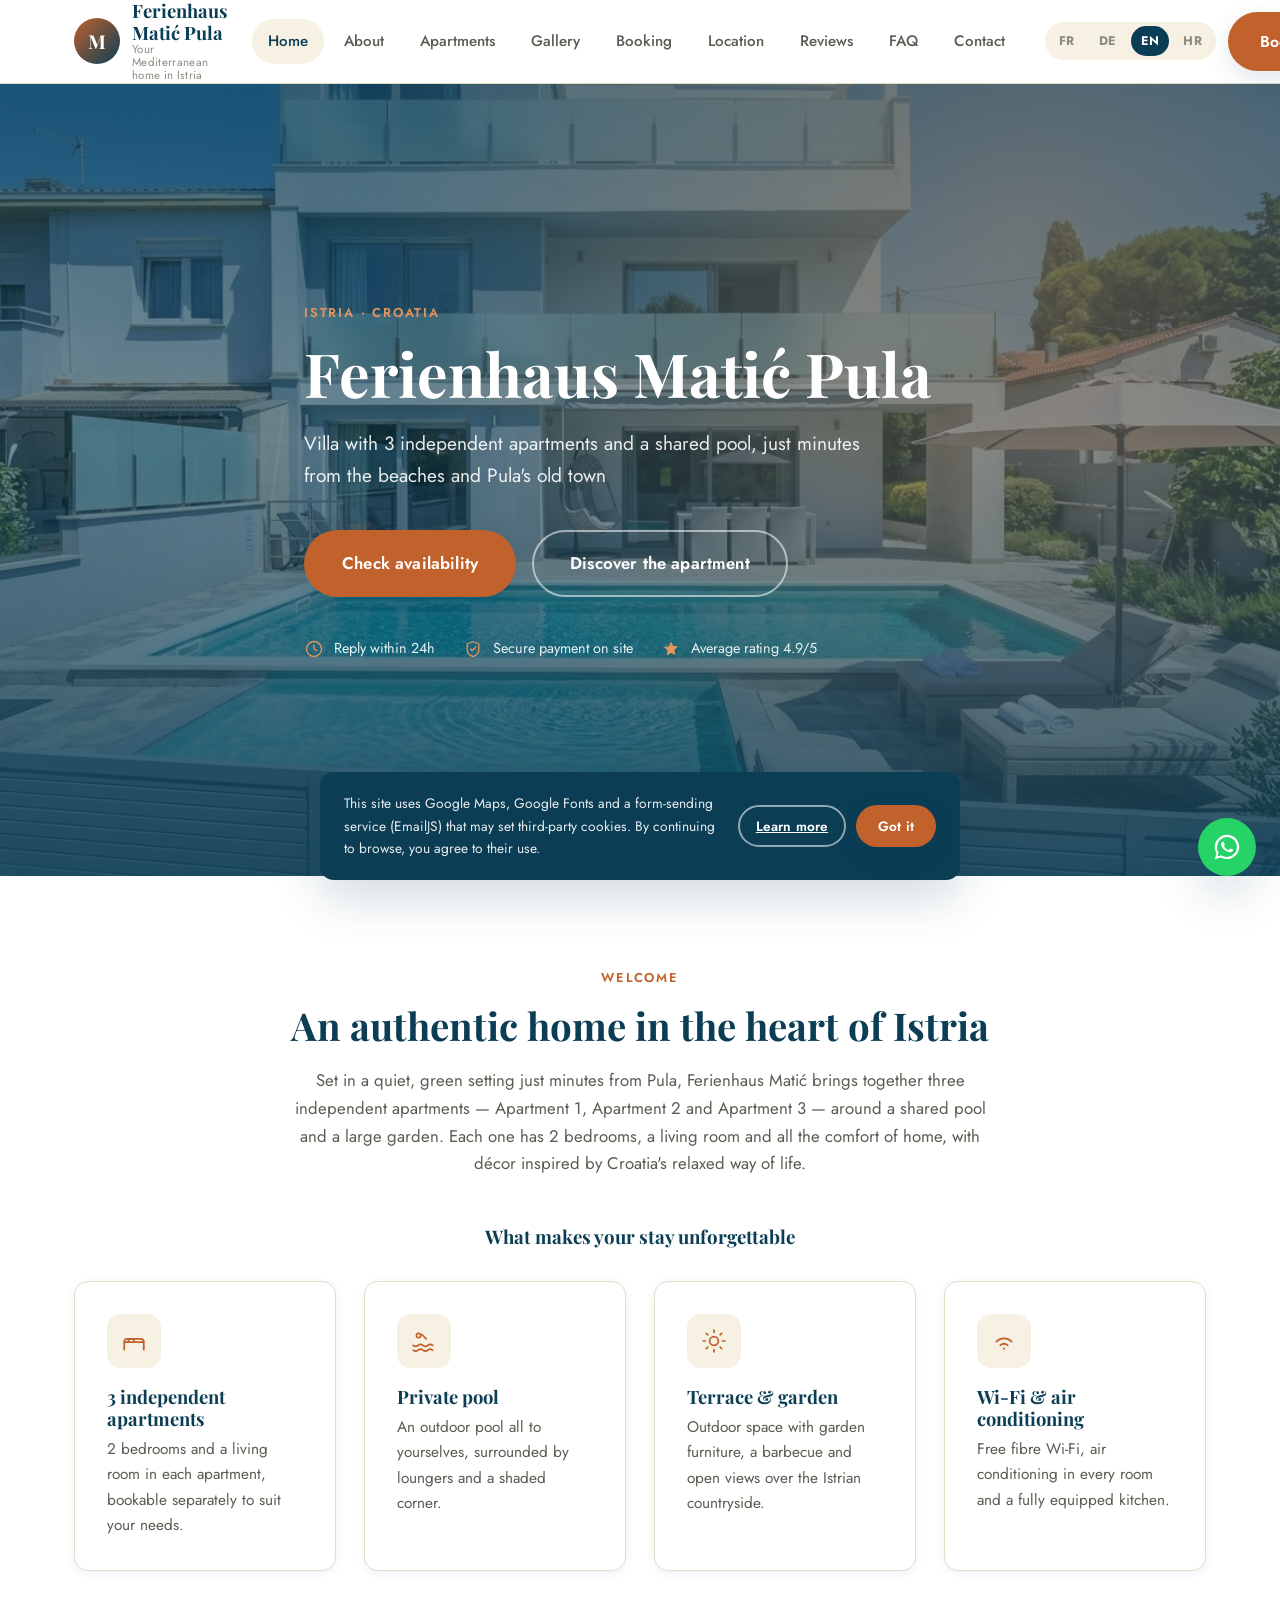
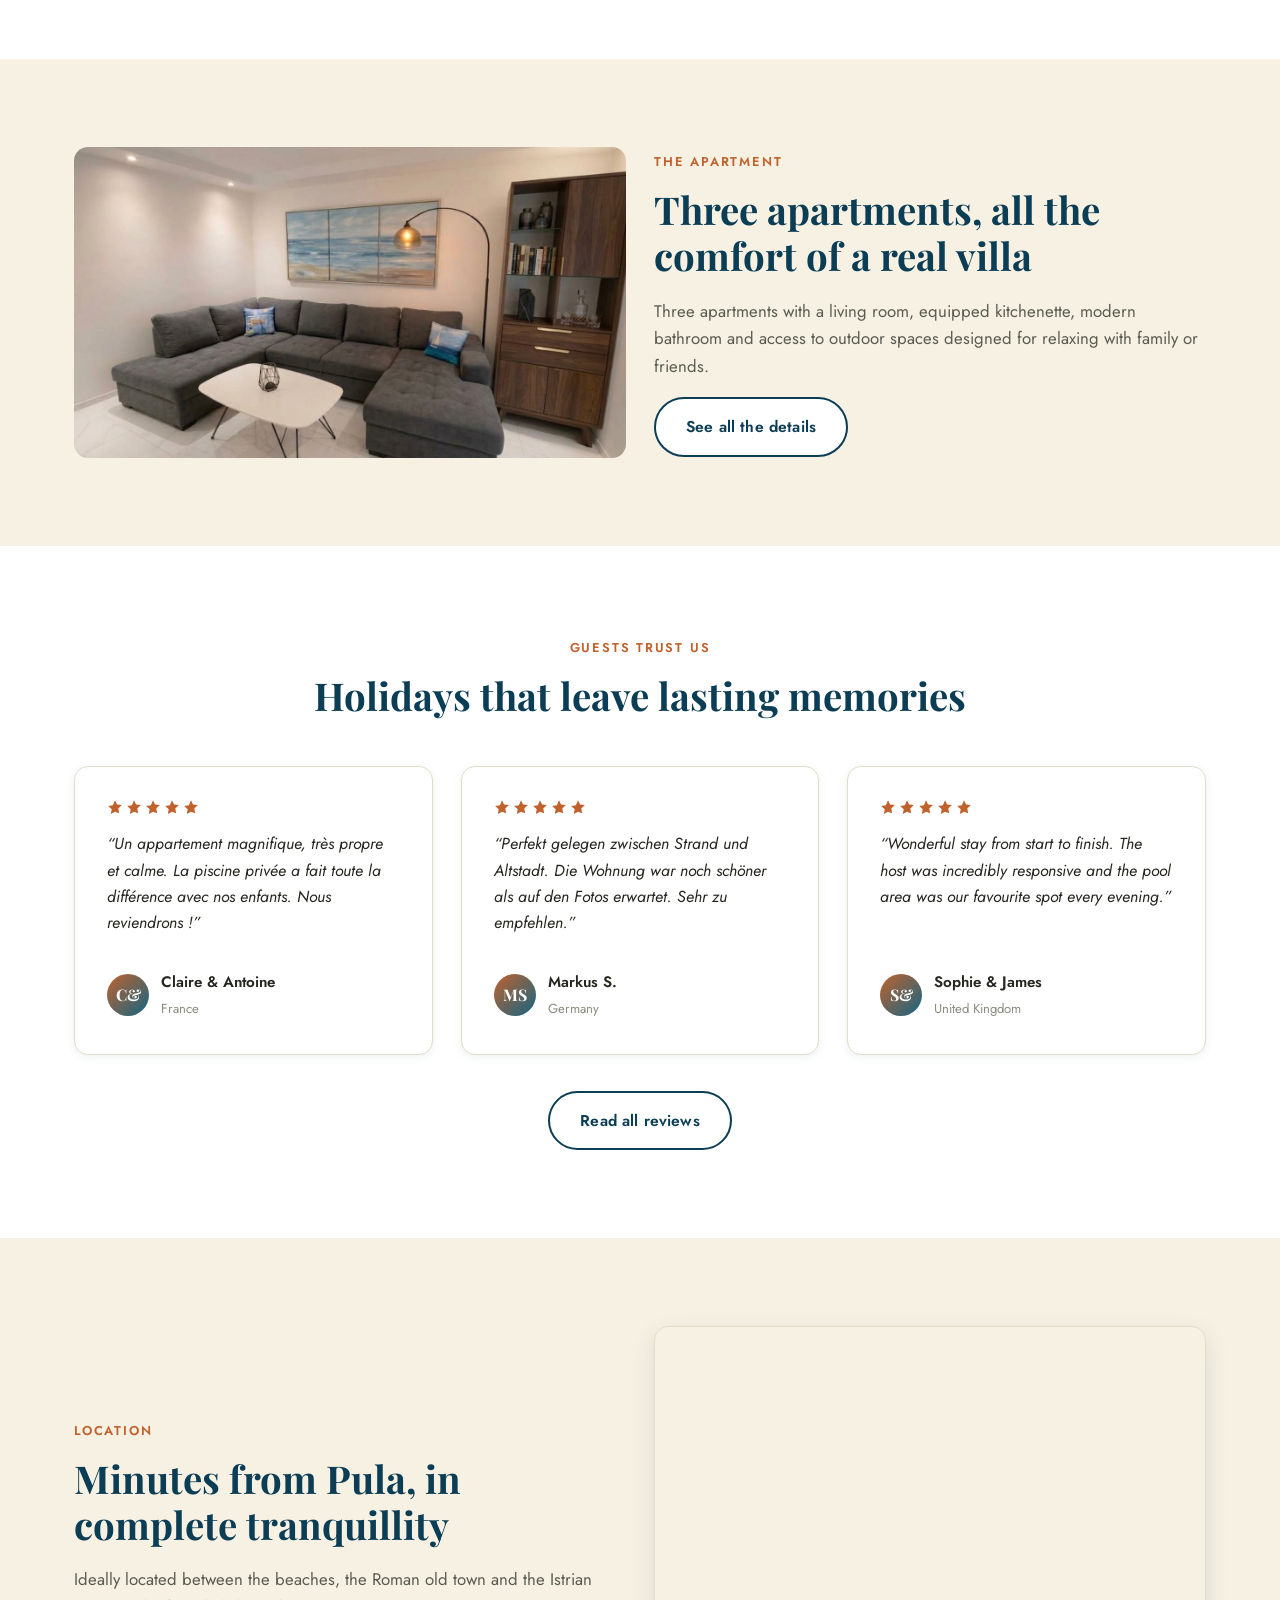
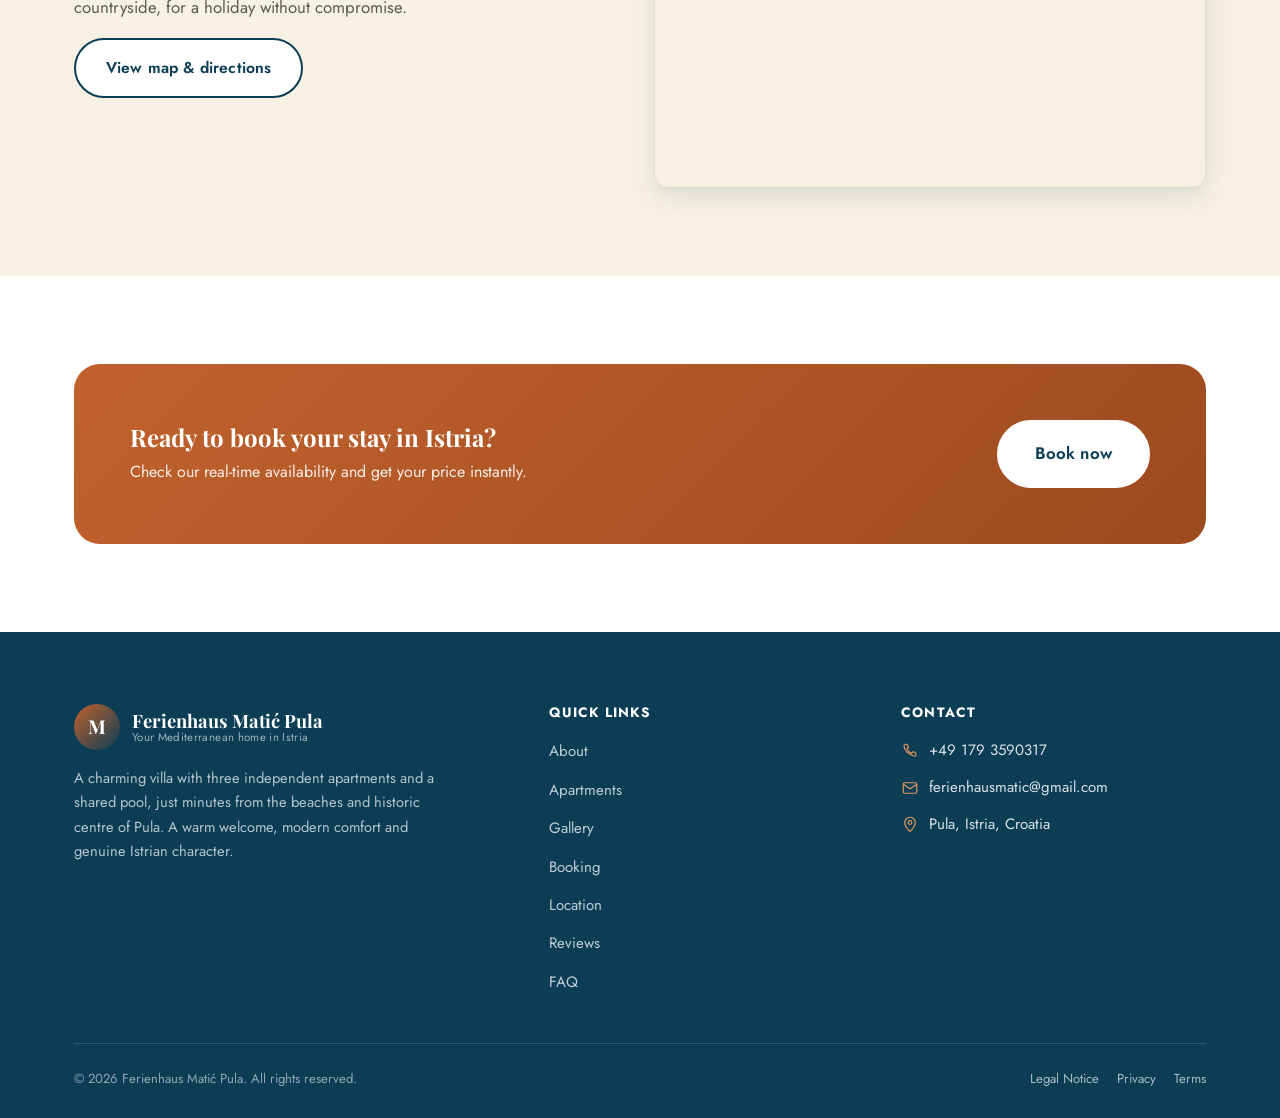
==== index.html @ 74473497 "Initial commit — site Ferienhaus Matic Pula Site vitrine multipage pour la location de la villa Feri" ====
<!doctype html>
<html lang="de">
<head>
<meta charset="UTF-8">
<meta name="viewport" content="width=device-width, initial-scale=1.0">
<title>Ferienhaus Matić Pula — Villa de 3 appartements avec piscine à Pula</title>
<meta name="description" content="Ferienhaus Matić Pula — villa de 3 appartements indépendants (2 chambres + salon) avec piscine commune à Pula, Istrie. Réservation en ligne, calcul automatique du prix.">
<meta property="og:type" content="website">
<meta property="og:site_name" content="Ferienhaus Matić Pula">
<meta property="og:title" content="Ferienhaus Matić Pula — Villa de 3 appartements avec piscine à Pula">
<meta property="og:description" content="Villa istrienne divisée en 3 appartements indépendants (Appartement 1, 2, 3) avec piscine commune. Réservation en ligne et calcul automatique du prix.">
<meta property="og:image" content="https://www.ferienhaus-matic-pula.com/images/og-cover.jpg">
<meta property="og:url" content="https://www.ferienhaus-matic-pula.com/index.html">
<meta name="twitter:card" content="summary_large_image">
<meta name="twitter:title" content="Ferienhaus Matić Pula — Villa de 3 appartements avec piscine à Pula">
<meta name="twitter:description" content="Villa istrienne divisée en 3 appartements indépendants avec piscine commune à Pula, Istrie.">
<meta name="twitter:image" content="https://www.ferienhaus-matic-pula.com/images/og-cover.jpg">
<link rel="canonical" href="https://www.ferienhaus-matic-pula.com/index.html">
<link rel="preconnect" href="https://fonts.googleapis.com">
<link rel="preconnect" href="https://fonts.gstatic.com" crossorigin>
<link href="https://fonts.googleapis.com/css2?family=Playfair+Display:wght@600;700&family=Jost:wght@400;500;600;700&display=swap" rel="stylesheet">
<link rel="stylesheet" href="css/style.css">
<link rel="icon" href="data:image/svg+xml,%3Csvg xmlns='http://www.w3.org/2000/svg' viewBox='0 0 100 100'%3E%3Crect width='100' height='100' rx='22' fill='%230b3d55'/%3E%3Ctext x='50' y='68' font-size='56' text-anchor='middle' fill='white' font-family='Georgia,serif'%3EM%3C/text%3E%3C/svg%3E">
<script type="application/ld+json">
{
  "@context": "https://schema.org",
  "@type": "LodgingBusiness",
  "name": "Ferienhaus Matić Pula",
  "description": "Villa istrienne divisée en 3 appartements indépendants (Appartement 1, 2, 3), chacun avec 2 chambres et un salon, autour d'une piscine commune.",
  "url": "https://www.ferienhaus-matic-pula.com/index.html",
  "telephone": "+491793590317",
  "priceRange": "€€",
  "address": {
    "@type": "PostalAddress",
    "streetAddress": "Uskočka ulica 46",
    "addressLocality": "Pula",
    "addressRegion": "Istrie",
    "postalCode": "52100",
    "addressCountry": "HR"
  },
  "amenityFeature": [
    { "@type": "LocationFeatureSpecification", "name": "Piscine commune" },
    { "@type": "LocationFeatureSpecification", "name": "Wifi gratuit" },
    { "@type": "LocationFeatureSpecification", "name": "Climatisation" },
    { "@type": "LocationFeatureSpecification", "name": "Parking privé" }
  ]
}
</script>
</head>
<body data-i18n-meta="home">
<a href="#main" class="skip-link" data-i18n="common.skipToContent">Aller au contenu</a>

<header class="site-header">
  <div class="container">
    <a href="index.html" class="brand">
      <span class="brand-mark">M</span>
      <span class="brand-text">
        <span class="brand-name">Ferienhaus Matić Pula</span>
        <span class="brand-tagline" data-i18n="common.tagline"></span>
      </span>
    </a>
    <nav class="main-nav" aria-label="Navigation principale">
      <a href="index.html" data-page="index.html" data-i18n="nav.home"></a>
      <a href="apropos.html" data-page="apropos.html" data-i18n="nav.about"></a>
      <a href="appartement.html" data-page="appartement.html" data-i18n="nav.apartment"></a>
      <a href="galerie.html" data-page="galerie.html" data-i18n="nav.gallery"></a>
      <a href="reservation.html" data-page="reservation.html" data-i18n="nav.reservation"></a>
      <a href="localisation.html" data-page="localisation.html" data-i18n="nav.location"></a>
      <a href="temoignages.html" data-page="temoignages.html" data-i18n="nav.testimonials"></a>
      <a href="faq.html" data-page="faq.html" data-i18n="nav.faq"></a>
      <a href="contact.html" data-page="contact.html" data-i18n="nav.contact"></a>
    </nav>
    <div class="header-actions">
      <div class="lang-switcher" role="group" data-i18n-aria-label="common.langSwitcherLabel">
        <button type="button" data-lang-switch="fr">FR</button>
        <button type="button" data-lang-switch="de">DE</button>
        <button type="button" data-lang-switch="en">EN</button>
        <button type="button" data-lang-switch="hr">HR</button>
      </div>
      <a href="reservation.html" class="btn btn--primary" data-i18n="common.bookNow"></a>
      <button class="nav-toggle" aria-label="Menu" aria-expanded="false"><span></span><span></span><span></span></button>
    </div>
  </div>
</header>

<main id="main">

  <section class="hero">
    <div class="container hero-content">
      <span class="kicker" data-i18n="home.heroKicker"></span>
      <h1 data-i18n="home.heroTitle"></h1>
      <p class="hero-subtitle" data-i18n="home.heroSubtitle"></p>
      <div class="hero-actions">
        <a href="reservation.html" class="btn btn--primary btn--lg" data-i18n="home.heroCta"></a>
        <a href="appartement.html" class="btn btn--ghost btn--lg" data-i18n="home.heroCta2"></a>
      </div>
      <div class="trust-badges">
        <span class="trust-badge">
          <svg viewBox="0 0 24 24" fill="none" stroke="currentColor" stroke-width="1.6" stroke-linecap="round" stroke-linejoin="round"><circle cx="12" cy="12" r="9"/><path d="M12 7v5l3.5 2"/></svg>
          <span data-i18n="home.trustBadge1"></span>
        </span>
        <span class="trust-badge">
          <svg viewBox="0 0 24 24" fill="none" stroke="currentColor" stroke-width="1.6" stroke-linecap="round" stroke-linejoin="round"><path d="M12 3l7 3v6c0 5-3 8-7 9-4-1-7-4-7-9V6l7-3z"/><path d="M9 12l2 2 4-4"/></svg>
          <span data-i18n="home.trustBadge2"></span>
        </span>
        <span class="trust-badge">
          <svg viewBox="0 0 24 24" fill="currentColor"><path d="M12 3l2.6 5.44 5.9.7-4.4 4.2 1.1 5.96L12 16.9l-5.2 2.9 1.1-5.96-4.4-4.2 5.9-.7L12 3z"/></svg>
          <span data-i18n="home.trustBadge3"></span>
        </span>
      </div>
    </div>
  </section>

  <section class="section">
    <div class="container">
      <div class="section-head">
        <span class="kicker" data-i18n="home.introKicker"></span>
        <h2 class="section-title" data-i18n="home.introTitle"></h2>
        <p class="section-text" data-i18n="home.introText"></p>
      </div>

      <h3 class="text-center" style="margin-bottom:32px;" data-i18n="home.highlightsTitle"></h3>
      <div class="grid grid--4">
        <div class="card">
          <div class="card-icon"><svg viewBox="0 0 24 24" fill="none" stroke="currentColor" stroke-width="1.6" stroke-linecap="round" stroke-linejoin="round"><path d="M3 18v-5a3 3 0 0 1 3-3h12a3 3 0 0 1 3 3v5"/><path d="M3 18v2M21 18v2M3 13h18"/><path d="M7 13v-2a1 1 0 0 1 1-1h3a1 1 0 0 1 1 1v2"/></svg></div>
          <h3 data-i18n="home.highlight1Title"></h3>
          <p data-i18n="home.highlight1Text"></p>
        </div>
        <div class="card">
          <div class="card-icon"><svg viewBox="0 0 24 24" fill="none" stroke="currentColor" stroke-width="1.6" stroke-linecap="round" stroke-linejoin="round"><path d="M2 16c1.5 1.3 3 1.3 4.5 0s3-1.3 4.5 0 3 1.3 4.5 0 3-1.3 4.5 0"/><path d="M2 20.5c1.5 1.3 3 1.3 4.5 0s3-1.3 4.5 0 3 1.3 4.5 0 3-1.3 4.5 0"/><circle cx="7" cy="7" r="2"/><path d="M10 6l4 4"/></svg></div>
          <h3 data-i18n="home.highlight2Title"></h3>
          <p data-i18n="home.highlight2Text"></p>
        </div>
        <div class="card">
          <div class="card-icon"><svg viewBox="0 0 24 24" fill="none" stroke="currentColor" stroke-width="1.6" stroke-linecap="round" stroke-linejoin="round"><circle cx="12" cy="12" r="4"/><path d="M12 2v2M12 20v2M4.9 4.9l1.4 1.4M17.7 17.7l1.4 1.4M2 12h2M20 12h2M4.9 19.1l1.4-1.4M17.7 6.3l1.4-1.4"/></svg></div>
          <h3 data-i18n="home.highlight3Title"></h3>
          <p data-i18n="home.highlight3Text"></p>
        </div>
        <div class="card">
          <div class="card-icon"><svg viewBox="0 0 24 24" fill="none" stroke="currentColor" stroke-width="1.6" stroke-linecap="round" stroke-linejoin="round"><path d="M5 12.5a10 10 0 0 1 14 0"/><path d="M8.5 16a5.5 5.5 0 0 1 7 0"/><circle cx="12" cy="19" r="1" fill="currentColor" stroke="none"/></svg></div>
          <h3 data-i18n="home.highlight4Title"></h3>
          <p data-i18n="home.highlight4Text"></p>
        </div>
      </div>
    </div>
  </section>

  <section class="section section--sand">
    <div class="container grid grid--2" style="align-items:center;">
      <img src="images/appartement-3/photo-05.png" alt="Salon confortable de l'un des appartements de la villa" style="width:100%;aspect-ratio:16/9;object-fit:cover;border-radius:var(--radius-md);">
      <div>
        <span class="kicker" data-i18n="home.aboutTeaserKicker"></span>
        <h2 class="section-title" data-i18n="home.aboutTeaserTitle"></h2>
        <p class="section-text" data-i18n="home.aboutTeaserText"></p>
        <a href="appartement.html" class="btn btn--secondary" data-i18n="home.aboutTeaserCta"></a>
      </div>
    </div>
  </section>

  <section class="section">
    <div class="container">
      <div class="section-head">
        <span class="kicker" data-i18n="home.testimonialsTeaserKicker"></span>
        <h2 class="section-title" data-i18n="home.testimonialsTeaserTitle"></h2>
      </div>
      <div class="grid grid--3" data-testimonials-grid data-limit="3"></div>
      <div class="text-center" style="margin-top:36px;">
        <a href="temoignages.html" class="btn btn--secondary" data-i18n="home.testimonialsTeaserCta"></a>
      </div>
    </div>
  </section>

  <section class="section section--sand">
    <div class="container grid grid--2" style="align-items:center;">
      <div>
        <span class="kicker" data-i18n="home.mapTeaserKicker"></span>
        <h2 class="section-title" data-i18n="home.mapTeaserTitle"></h2>
        <p class="section-text" data-i18n="home.mapTeaserText"></p>
        <a href="localisation.html" class="btn btn--secondary" data-i18n="home.mapTeaserCta"></a>
      </div>
      <div class="map-frame-wrap">
        <iframe
          src="https://www.google.com/maps?q=Usko%C4%8Dka+ulica+46,+52100+Pula,+Croatia&output=embed"
          loading="lazy"
          referrerpolicy="no-referrer-when-downgrade"
          title="Localisation Ferienhaus Matić Pula"></iframe>
      </div>
    </div>
  </section>

  <section class="section">
    <div class="container">
      <div class="cta-banner">
        <div>
          <h2 data-i18n="home.ctaBannerTitle"></h2>
          <p data-i18n="home.ctaBannerText"></p>
        </div>
        <a href="reservation.html" class="btn btn--secondary btn--lg" data-i18n="home.ctaBannerButton"></a>
      </div>
    </div>
  </section>

</main>

<footer class="site-footer">
  <div class="container">
    <div class="footer-grid">
      <div class="footer-brand">
        <a href="index.html" class="brand">
          <span class="brand-mark">M</span>
          <span class="brand-text">
            <span class="brand-name">Ferienhaus Matić Pula</span>
            <span class="brand-tagline" data-i18n="common.tagline"></span>
          </span>
        </a>
        <p class="footer-about" data-i18n="common.footerAbout"></p>
      </div>
      <div class="footer-col">
        <h4 data-i18n="common.footerLinksTitle"></h4>
        <ul>
          <li><a href="apropos.html" data-i18n="nav.about"></a></li>
          <li><a href="appartement.html" data-i18n="nav.apartment"></a></li>
          <li><a href="galerie.html" data-i18n="nav.gallery"></a></li>
          <li><a href="reservation.html" data-i18n="nav.reservation"></a></li>
          <li><a href="localisation.html" data-i18n="nav.location"></a></li>
          <li><a href="temoignages.html" data-i18n="nav.testimonials"></a></li>
          <li><a href="faq.html" data-i18n="nav.faq"></a></li>
        </ul>
      </div>
      <div class="footer-col">
        <h4 data-i18n="common.footerContactTitle"></h4>
        <ul>
          <li class="contact-line"><svg viewBox="0 0 24 24" fill="none" stroke="currentColor" stroke-width="1.6"><path d="M4 5c0-1 1-2 2-2h2l2 4-2 2c1 3 3 5 6 6l2-2 4 2v2c0 1-1 2-2 2C10 17 4 11 4 5z"/></svg><span>+49 179 3590317</span></li>
          <li class="contact-line"><svg viewBox="0 0 24 24" fill="none" stroke="currentColor" stroke-width="1.6"><rect x="3" y="5" width="18" height="14" rx="2"/><path d="M3 7l9 6 9-6"/></svg><span>ferienhausmatic@gmail.com</span></li>
          <li class="contact-line"><svg viewBox="0 0 24 24" fill="none" stroke="currentColor" stroke-width="1.6"><path d="M12 22s7-6.5 7-12a7 7 0 1 0-14 0c0 5.5 7 12 7 12z"/><circle cx="12" cy="10" r="2.5"/></svg><span data-i18n="common.addressShort"></span></li>
        </ul>
      </div>
    </div>
    <div class="footer-bottom">
      <span>&copy; <span data-current-year></span> <span data-i18n="common.footerRights"></span></span>
      <div class="footer-legal-links">
        <a href="mentions-legales.html" data-i18n="legal.navLabel"></a>
        <a href="confidentialite.html" data-i18n="privacy.navLabel"></a>
        <a href="conditions.html" data-i18n="terms.navLabel"></a>
      </div>
    </div>
  </div>
</footer>

<div class="mobile-cta-bar">
  <a href="reservation.html" class="btn btn--primary" data-i18n="common.bookNow"></a>
</div>

<a href="#" class="whatsapp-float" data-whatsapp-link target="_blank" rel="noopener" data-i18n-aria-label="common.whatsappCta">
  <svg viewBox="0 0 32 32" fill="currentColor" aria-hidden="true"><path d="M16 3C9 3 3 9 3 16c0 2.4.6 4.6 1.8 6.6L3 29l6.6-1.7c1.9 1 4.1 1.6 6.4 1.6 7 0 13-6 13-13S23 3 16 3zm0 23.6c-2 0-4-.5-5.7-1.5l-.4-.2-4 .9 1-3.9-.3-.4A10.6 10.6 0 0 1 5.4 16 10.6 10.6 0 0 1 16 5.4 10.6 10.6 0 0 1 26.6 16 10.6 10.6 0 0 1 16 26.6zm5.8-7.9c-.3-.2-1.9-.9-2.2-1-.3-.1-.5-.2-.7.2s-.8 1-1 1.2-.4.2-.7 0a8.7 8.7 0 0 1-2.6-1.6 9.7 9.7 0 0 1-1.8-2.2c-.2-.3 0-.5.1-.7l.5-.6.2-.4c.1-.2 0-.4 0-.5l-.9-2.2c-.2-.6-.5-.5-.7-.5h-.6c-.2 0-.5.1-.8.4-.3.3-1 1-1 2.4s1.1 2.8 1.2 3c.1.2 2.2 3.4 5.4 4.7.8.3 1.4.5 1.8.6.8.2 1.5.2 2 .1.6-.1 1.9-.8 2.2-1.5.3-.7.3-1.3.2-1.5-.1-.1-.3-.2-.6-.4z"/></svg>
</a>

<div class="cookie-banner" id="cookieBanner" hidden role="dialog" aria-live="polite">
  <p data-i18n="common.cookieBannerText"></p>
  <div class="cookie-banner-actions">
    <a href="confidentialite.html" class="btn btn--ghost" style="padding:8px 16px;font-size:0.85rem;" data-i18n="common.cookieBannerLearnMore"></a>
    <button type="button" id="cookieBannerAccept" class="btn btn--primary" style="padding:8px 20px;font-size:0.85rem;" data-i18n="common.cookieBannerAccept"></button>
  </div>
</div>

<script src="js/translations.js"></script>
<script src="js/i18n.js"></script>
<script src="js/main.js"></script>
</body>
</html>
---- css/style.css ----
/* ==========================================================================
   Ferienhaus Matić Pula — Design system (style adriatique / istrien)
   ========================================================================== */

/* -------------------------------- Tokens -------------------------------- */
:root {
  /* Palette Adriatique */
  --color-sea-deep: #0b3d55;
  --color-sea: #146583;
  --color-sea-light: #4a9bb8;
  --color-terracotta: #c1622d;
  --color-terracotta-dark: #9c4a1f;
  --color-terracotta-light: #e2955f;
  --color-olive: #707c3f;
  --color-olive-dark: #545e2c;
  --color-sand: #f7f1e4;
  --color-sand-dark: #ece0c7;
  --color-stone: #ffffff;
  --color-ink: #24261f;
  --color-ink-soft: #5a5c50;
  --color-ink-faint: #8b8d7f;
  --color-border: #e3dcc9;
  --color-success: #3f7a4d;
  --color-success-bg: #eaf4ec;
  --color-error: #b3402c;
  --color-error-bg: #fbeae5;

  --font-display: "Playfair Display", Georgia, "Times New Roman", serif;
  --font-body: "Jost", "Segoe UI", Arial, sans-serif;

  --shadow-sm: 0 2px 8px rgba(11, 61, 85, 0.08);
  --shadow-md: 0 8px 24px rgba(11, 61, 85, 0.12);
  --shadow-lg: 0 18px 48px rgba(11, 61, 85, 0.18);

  --radius-sm: 6px;
  --radius-md: 14px;
  --radius-lg: 26px;

  --container-width: 1180px;
  --transition: 0.25s ease;

  --header-height: 84px;
}

/* -------------------------------- Reset ---------------------------------- */
*, *::before, *::after { box-sizing: border-box; }
html { scroll-behavior: smooth; }
body {
  margin: 0;
  font-family: var(--font-body);
  color: var(--color-ink);
  background: var(--color-stone);
  line-height: 1.65;
  font-size: 16px;
  -webkit-font-smoothing: antialiased;
}
img { max-width: 100%; display: block; }
a { color: inherit; text-decoration: none; }
ul { margin: 0; padding: 0; list-style: none; }
button { font-family: inherit; cursor: pointer; }
input, textarea, select { font-family: inherit; font-size: inherit; }
h1, h2, h3, h4 { font-family: var(--font-display); font-weight: 700; color: var(--color-sea-deep); margin: 0 0 0.5em; line-height: 1.2; }
p { margin: 0 0 1em; }
.visually-hidden {
  position: absolute; width: 1px; height: 1px; padding: 0; margin: -1px;
  overflow: hidden; clip: rect(0,0,0,0); white-space: nowrap; border: 0;
}

/* Skip link */
.skip-link {
  position: absolute; left: -9999px; top: 0; z-index: 2000;
  background: var(--color-sea-deep); color: #fff; padding: 12px 20px; border-radius: 0 0 8px 0;
}
.skip-link:focus { left: 0; }

/* -------------------------------- Layout ---------------------------------- */
.container {
  width: 100%;
  max-width: var(--container-width);
  margin: 0 auto;
  padding: 0 24px;
}
.section { padding: 88px 0; }
.section--tight { padding: 56px 0; }
.section--sand { background: var(--color-sand); }
.section--deep {
  background: linear-gradient(160deg, var(--color-sea-deep), var(--color-sea) 120%);
  color: #fff;
}
.section--deep h2, .section--deep h3 { color: #fff; }
.section-head { max-width: 720px; margin: 0 auto 48px; text-align: center; }
.section-head--left { margin-left: 0; text-align: left; }
.kicker {
  display: inline-block;
  font-family: var(--font-body);
  text-transform: uppercase;
  letter-spacing: 0.14em;
  font-size: 0.8rem;
  font-weight: 600;
  color: var(--color-terracotta);
  margin-bottom: 14px;
}
.section--deep .kicker { color: var(--color-terracotta-light); }
.section-title { font-size: clamp(1.7rem, 3vw, 2.4rem); }
.section-text { color: var(--color-ink-soft); font-size: 1.05rem; }
.section--deep .section-text { color: rgba(255,255,255,0.85); }

.grid {
  display: grid;
  gap: 28px;
}
.grid--2 { grid-template-columns: repeat(2, 1fr); }
.grid--3 { grid-template-columns: repeat(3, 1fr); }
.grid--4 { grid-template-columns: repeat(4, 1fr); }

/* -------------------------------- Buttons ---------------------------------- */
.btn {
  display: inline-flex;
  align-items: center;
  justify-content: center;
  gap: 10px;
  padding: 15px 30px;
  border-radius: 999px;
  border: 2px solid transparent;
  font-weight: 600;
  font-size: 0.98rem;
  letter-spacing: 0.01em;
  transition: transform var(--transition), box-shadow var(--transition), background var(--transition), color var(--transition), border-color var(--transition);
  white-space: nowrap;
}
.btn:hover { transform: translateY(-2px); }
.btn--primary { background: var(--color-terracotta); color: #fff; box-shadow: var(--shadow-md); }
.btn--primary:hover { background: var(--color-terracotta-dark); }
.btn--secondary { background: #fff; color: var(--color-sea-deep); border-color: var(--color-sea-deep); }
.btn--secondary:hover { background: var(--color-sea-deep); color: #fff; }
.btn--ghost { background: transparent; color: #fff; border-color: rgba(255,255,255,0.55); }
.btn--ghost:hover { background: rgba(255,255,255,0.12); border-color: #fff; }
.btn--block { width: 100%; }
.btn--lg { padding: 18px 36px; font-size: 1.05rem; }
.btn:disabled { opacity: 0.6; cursor: not-allowed; transform: none; }

/* -------------------------------- Header ---------------------------------- */
.site-header {
  position: sticky;
  top: 0;
  z-index: 900;
  background: rgba(255,255,255,0.94);
  backdrop-filter: blur(8px);
  border-bottom: 1px solid var(--color-border);
  height: var(--header-height);
  display: flex;
  align-items: center;
}
.site-header .container { display: flex; align-items: center; justify-content: space-between; gap: 24px; }
.brand { display: flex; align-items: center; gap: 12px; }
.brand-mark {
  width: 46px; height: 46px; border-radius: 50%;
  background: linear-gradient(135deg, var(--color-terracotta), var(--color-sea-deep));
  display: flex; align-items: center; justify-content: center;
  color: #fff; font-family: var(--font-display); font-weight: 700; font-size: 1.2rem;
  flex-shrink: 0;
}
.brand-text { display: flex; flex-direction: column; line-height: 1.15; }
.brand-name { font-family: var(--font-display); font-weight: 700; font-size: 1.15rem; color: var(--color-sea-deep); }
.brand-tagline { font-size: 0.72rem; color: var(--color-ink-faint); letter-spacing: 0.03em; }

.main-nav { display: flex; align-items: center; gap: 4px; }
.main-nav a {
  padding: 10px 16px;
  border-radius: 999px;
  font-weight: 500;
  font-size: 0.95rem;
  color: var(--color-ink-soft);
  transition: background var(--transition), color var(--transition);
}
.main-nav a:hover, .main-nav a.is-current { background: var(--color-sand); color: var(--color-sea-deep); }

.header-actions { display: flex; align-items: center; gap: 12px; }

.lang-switcher { display: flex; gap: 4px; background: var(--color-sand); border-radius: 999px; padding: 4px; }
.lang-switcher button {
  border: none; background: transparent; padding: 6px 10px; border-radius: 999px;
  font-size: 0.78rem; font-weight: 700; letter-spacing: 0.03em; color: var(--color-ink-faint);
  transition: background var(--transition), color var(--transition);
}
.lang-switcher button.is-active { background: var(--color-sea-deep); color: #fff; }

.nav-toggle {
  display: none;
  background: transparent; border: none; padding: 8px; width: 44px; height: 44px;
  flex-direction: column; justify-content: center; align-items: center; gap: 5px;
}
.nav-toggle span { display: block; width: 24px; height: 2px; background: var(--color-sea-deep); border-radius: 2px; transition: transform var(--transition), opacity var(--transition); }
.nav-toggle[aria-expanded="true"] span:nth-child(1) { transform: translateY(7px) rotate(45deg); }
.nav-toggle[aria-expanded="true"] span:nth-child(2) { opacity: 0; }
.nav-toggle[aria-expanded="true"] span:nth-child(3) { transform: translateY(-7px) rotate(-45deg); }

/* -------------------------------- Hero ---------------------------------- */
.hero {
  position: relative;
  min-height: 88vh;
  display: flex;
  align-items: center;
  color: #fff;
  background:
    linear-gradient(180deg, rgba(11,61,85,0.72), rgba(11,61,85,0.55) 45%, rgba(11,61,85,0.85)),
    url("../images/maison-piscine/photo-01.png") center/cover no-repeat;
  overflow: hidden;
}
.hero::after {
  content: "";
  position: absolute; inset: 0;
  background: radial-gradient(circle at 80% 20%, rgba(226,149,95,0.35), transparent 55%);
  pointer-events: none;
}
.hero-content { position: relative; z-index: 2; max-width: 720px; }
.hero .kicker { color: var(--color-terracotta-light); }
.hero h1 { color: #fff; font-size: clamp(2.3rem, 5.5vw, 3.8rem); margin-bottom: 0.3em; }
.hero-subtitle { font-size: 1.2rem; color: rgba(255,255,255,0.9); max-width: 560px; margin-bottom: 2em; }
.hero-actions { display: flex; gap: 16px; flex-wrap: wrap; margin-bottom: 2.5em; }
.trust-badges { display: flex; gap: 28px; flex-wrap: wrap; }
.trust-badge { display: flex; align-items: center; gap: 10px; font-size: 0.9rem; color: rgba(255,255,255,0.9); }
.trust-badge svg { width: 20px; height: 20px; flex-shrink: 0; color: var(--color-terracotta-light); }

.page-hero {
  position: relative;
  padding: calc(var(--header-height) + 64px) 0 96px;
  color: #fff;
  background:
    linear-gradient(180deg, rgba(11,61,85,0.82), rgba(11,61,85,0.78)),
    repeating-linear-gradient(135deg, #123f57 0px, #123f57 40px, #0e3548 40px, #0e3548 80px);
  margin-top: calc(var(--header-height) * -1);
}
.page-hero h1 { color: #fff; font-size: clamp(2rem, 4.5vw, 3rem); }
.page-hero .kicker { color: var(--color-terracotta-light); }
.page-hero p { color: rgba(255,255,255,0.88); max-width: 640px; font-size: 1.05rem; }

/* -------------------------------- Cards ---------------------------------- */
.card {
  background: #fff;
  border-radius: var(--radius-md);
  padding: 32px;
  box-shadow: var(--shadow-sm);
  border: 1px solid var(--color-border);
  transition: transform var(--transition), box-shadow var(--transition);
}
.card:hover { transform: translateY(-4px); box-shadow: var(--shadow-md); }
.card-icon {
  width: 54px; height: 54px; border-radius: 14px;
  background: var(--color-sand);
  display: flex; align-items: center; justify-content: center;
  margin-bottom: 18px;
  color: var(--color-terracotta);
}
.card-icon svg { width: 26px; height: 26px; }
.card h3 { font-size: 1.15rem; margin-bottom: 0.4em; }
.card p { color: var(--color-ink-soft); margin: 0; font-size: 0.96rem; }

.room-card { display: flex; flex-direction: column; }
.room-card .img-placeholder { margin-bottom: 20px; }

/* Image placeholder (en attendant les vraies photos) */
.img-placeholder {
  position: relative;
  width: 100%;
  aspect-ratio: 4 / 3;
  border-radius: var(--radius-md);
  background: linear-gradient(135deg, var(--color-sea) 0%, var(--color-sea-deep) 55%, var(--color-olive-dark) 130%);
  display: flex;
  flex-direction: column;
  align-items: center;
  justify-content: center;
  color: rgba(255,255,255,0.92);
  overflow: hidden;
  text-align: center;
  padding: 20px;
}
.img-placeholder::before {
  content: "";
  position: absolute; inset: 0;
  background-image:
    repeating-linear-gradient(45deg, rgba(255,255,255,0.05) 0 2px, transparent 2px 22px);
}
.img-placeholder svg { width: 34px; height: 34px; margin-bottom: 10px; opacity: 0.85; position: relative; }
.img-placeholder span { position: relative; font-size: 0.82rem; letter-spacing: 0.02em; font-weight: 500; }
.img-placeholder--wide { aspect-ratio: 16 / 9; }
.img-placeholder--square { aspect-ratio: 1 / 1; }
.img-placeholder--tall { aspect-ratio: 3 / 4; }

/* -------------------------------- Amenities list ---------------------------------- */
.amenities-grid {
  display: grid;
  grid-template-columns: repeat(2, 1fr);
  gap: 14px 28px;
}
.amenity-item {
  display: flex;
  align-items: center;
  gap: 14px;
  padding: 14px 18px;
  background: #fff;
  border: 1px solid var(--color-border);
  border-radius: var(--radius-sm);
  font-size: 0.95rem;
  font-weight: 500;
}
.amenity-item svg { width: 20px; height: 20px; color: var(--color-olive); flex-shrink: 0; }

.rules-list { display: flex; flex-direction: column; gap: 14px; }
.rules-list li {
  display: flex; align-items: flex-start; gap: 12px;
  padding: 14px 18px; background: var(--color-sand); border-radius: var(--radius-sm);
  font-size: 0.95rem;
}
.rules-list svg { width: 20px; height: 20px; color: var(--color-terracotta); flex-shrink: 0; margin-top: 2px; }

/* -------------------------------- Gallery ---------------------------------- */
.gallery-filters { display: flex; flex-wrap: wrap; gap: 10px; justify-content: center; margin-bottom: 40px; }
.gallery-filters button {
  border: 1px solid var(--color-border); background: #fff; padding: 9px 20px; border-radius: 999px;
  font-size: 0.9rem; font-weight: 500; color: var(--color-ink-soft); transition: all var(--transition);
}
.gallery-filters button:hover { border-color: var(--color-sea); color: var(--color-sea-deep); }
.gallery-filters button.is-active { background: var(--color-sea-deep); border-color: var(--color-sea-deep); color: #fff; }

/* Onglets de sélection d'appartement (page réservation) */
.apartment-tabs { display: flex; flex-wrap: wrap; gap: 10px; justify-content: center; margin-bottom: 36px; }
.apartment-tabs button {
  border: 1.5px solid var(--color-border); background: #fff; padding: 13px 28px; border-radius: 999px;
  font-weight: 600; font-size: 1rem; color: var(--color-ink-soft); transition: all var(--transition);
}
.apartment-tabs button:hover { border-color: var(--color-sea); color: var(--color-sea-deep); }
.apartment-tabs button.is-active { background: var(--color-terracotta); border-color: var(--color-terracotta); color: #fff; box-shadow: var(--shadow-sm); }
.gallery-grid { display: grid; grid-template-columns: repeat(3, 1fr); gap: 20px; }
.gallery-grid .img-placeholder { cursor: default; }
.gallery-item[hidden] { display: none; }

/* -------------------------------- Testimonials ---------------------------------- */
.testimonial-card {
  background: #fff;
  border-radius: var(--radius-md);
  padding: 32px;
  border: 1px solid var(--color-border);
  box-shadow: var(--shadow-sm);
  display: flex;
  flex-direction: column;
  gap: 16px;
  height: 100%;
}
.testimonial-stars { display: flex; gap: 3px; color: var(--color-terracotta); }
.testimonial-stars svg { width: 16px; height: 16px; }
.testimonial-text { font-style: italic; color: var(--color-ink); flex-grow: 1; }
.testimonial-author { display: flex; align-items: center; gap: 12px; }
.testimonial-avatar {
  width: 42px; height: 42px; border-radius: 50%;
  background: linear-gradient(135deg, var(--color-terracotta), var(--color-sea));
  color: #fff; display: flex; align-items: center; justify-content: center;
  font-weight: 700; font-family: var(--font-display); flex-shrink: 0;
}
.testimonial-name { font-weight: 600; font-size: 0.95rem; }
.testimonial-country { font-size: 0.82rem; color: var(--color-ink-faint); }

/* -------------------------------- CTA banner ---------------------------------- */
.cta-banner {
  border-radius: var(--radius-lg);
  padding: 56px;
  background: linear-gradient(135deg, var(--color-terracotta), var(--color-terracotta-dark));
  color: #fff;
  display: flex;
  align-items: center;
  justify-content: space-between;
  gap: 32px;
  flex-wrap: wrap;
}
.cta-banner h2 { color: #fff; margin-bottom: 0.3em; }
.cta-banner p { color: rgba(255,255,255,0.9); margin: 0; }
.cta-banner .btn--secondary { border-color: #fff; }

/* -------------------------------- Reservation: calendar ---------------------------------- */
.booking-layout { display: grid; grid-template-columns: 1.15fr 1fr; gap: 40px; align-items: start; }
.booking-panel {
  background: #fff; border: 1px solid var(--color-border); border-radius: var(--radius-md);
  padding: 32px; box-shadow: var(--shadow-sm);
}
.booking-panel h3 { font-size: 1.2rem; margin-bottom: 20px; }

.calendar-nav { display: flex; align-items: center; justify-content: space-between; margin-bottom: 18px; }
.calendar-nav button {
  width: 38px; height: 38px; border-radius: 50%; border: 1px solid var(--color-border);
  background: #fff; display: flex; align-items: center; justify-content: center;
  transition: background var(--transition);
}
.calendar-nav button:hover { background: var(--color-sand); }
.calendar-nav button svg { width: 18px; height: 18px; color: var(--color-sea-deep); }
.calendar-nav-label { font-family: var(--font-display); font-weight: 700; font-size: 1.1rem; color: var(--color-sea-deep); text-transform: capitalize; }

.calendar-months { display: grid; grid-template-columns: 1fr 1fr; gap: 32px; }
.calendar-month-label { text-align: center; font-weight: 700; margin-bottom: 12px; color: var(--color-sea-deep); text-transform: capitalize; }
.calendar-weekdays { display: grid; grid-template-columns: repeat(7, 1fr); margin-bottom: 6px; }
.calendar-weekdays span { text-align: center; font-size: 0.72rem; color: var(--color-ink-faint); font-weight: 600; }
.calendar-days { display: grid; grid-template-columns: repeat(7, 1fr); gap: 4px; }
.calendar-day {
  aspect-ratio: 1 / 1; display: flex; align-items: center; justify-content: center;
  border-radius: 50%; font-size: 0.85rem; border: none; background: transparent;
  color: var(--color-ink); transition: background var(--transition), color var(--transition);
}
.calendar-day.is-empty { visibility: hidden; }
.calendar-day.is-past { color: var(--color-ink-faint); opacity: 0.35; cursor: not-allowed; }
.calendar-day.is-unavailable { color: var(--color-error); text-decoration: line-through; opacity: 0.55; cursor: not-allowed; background: var(--color-error-bg); }
.calendar-day.is-available:hover { background: var(--color-sand-dark); cursor: pointer; }
.calendar-day.is-today { box-shadow: inset 0 0 0 1.5px var(--color-terracotta); font-weight: 700; }
.calendar-day.is-selected-start, .calendar-day.is-selected-end { background: var(--color-terracotta); color: #fff; font-weight: 700; }
.calendar-day.is-in-range { background: rgba(193,98,45,0.18); border-radius: 0; }
.calendar-day.is-in-range.is-selected-start { border-radius: 50% 0 0 50%; }
.calendar-day.is-in-range.is-selected-end { border-radius: 0 50% 50% 0; }

.calendar-legend { display: flex; flex-wrap: wrap; gap: 18px; margin-top: 22px; font-size: 0.82rem; color: var(--color-ink-soft); }
.calendar-legend-item { display: flex; align-items: center; gap: 8px; }
.legend-dot { width: 12px; height: 12px; border-radius: 50%; display: inline-block; }
.legend-dot--available { background: var(--color-sand-dark); border: 1px solid var(--color-border); }
.legend-dot--unavailable { background: var(--color-error-bg); border: 1px solid var(--color-error); }
.legend-dot--selected { background: var(--color-terracotta); }

/* Summary / price breakdown */
.summary-dates { display: grid; grid-template-columns: 1fr 1fr; gap: 14px; margin-bottom: 20px; }
.summary-date-box { background: var(--color-sand); border-radius: var(--radius-sm); padding: 14px 16px; }
.summary-date-box .label { font-size: 0.75rem; text-transform: uppercase; letter-spacing: 0.06em; color: var(--color-ink-faint); margin-bottom: 4px; }
.summary-date-box .value { font-weight: 700; color: var(--color-sea-deep); font-size: 1.02rem; }

.price-line { display: flex; align-items: center; justify-content: space-between; padding: 10px 0; border-bottom: 1px dashed var(--color-border); font-size: 0.95rem; color: var(--color-ink-soft); }
.price-line:last-of-type { border-bottom: none; }
.price-line.total { border-top: 2px solid var(--color-ink); margin-top: 6px; padding-top: 16px; font-size: 1.25rem; font-weight: 700; color: var(--color-sea-deep); }
.price-line .value { color: var(--color-ink); font-weight: 600; }
.price-line.total .value { color: var(--color-terracotta-dark); }

.select-dates-prompt {
  display: flex; align-items: center; gap: 12px; padding: 18px; border-radius: var(--radius-sm);
  background: var(--color-sand); color: var(--color-ink-soft); font-size: 0.92rem;
}
.select-dates-prompt svg { width: 22px; height: 22px; color: var(--color-terracotta); flex-shrink: 0; }

.min-nights-note { font-size: 0.82rem; color: var(--color-ink-faint); margin-top: 10px; }

/* -------------------------------- Forms ---------------------------------- */
.form-grid { display: grid; grid-template-columns: 1fr 1fr; gap: 18px; }
.form-field { display: flex; flex-direction: column; gap: 6px; margin-bottom: 18px; }
.form-field.span-2 { grid-column: span 2; }
.form-field label { font-size: 0.86rem; font-weight: 600; color: var(--color-sea-deep); }
.form-field input, .form-field select, .form-field textarea {
  padding: 13px 16px; border: 1.5px solid var(--color-border); border-radius: var(--radius-sm);
  background: #fff; color: var(--color-ink); transition: border-color var(--transition), box-shadow var(--transition);
}
.form-field input:focus, .form-field select:focus, .form-field textarea:focus {
  outline: none; border-color: var(--color-sea); box-shadow: 0 0 0 3px rgba(20,101,131,0.15);
}
.form-field textarea { resize: vertical; min-height: 100px; }
.form-field .field-error { font-size: 0.78rem; color: var(--color-error); min-height: 1em; }
.form-field.has-error input, .form-field.has-error textarea, .form-field.has-error select { border-color: var(--color-error); }

.checkbox-field { display: flex; align-items: flex-start; gap: 10px; margin-bottom: 20px; font-size: 0.88rem; color: var(--color-ink-soft); }
.checkbox-field input { margin-top: 3px; width: 17px; height: 17px; flex-shrink: 0; }

.form-notice { display: flex; align-items: flex-start; gap: 12px; padding: 16px 18px; border-radius: var(--radius-sm); font-size: 0.9rem; margin-top: 18px; }
.form-notice svg { width: 20px; height: 20px; flex-shrink: 0; margin-top: 1px; }
.form-notice--success { background: var(--color-success-bg); color: var(--color-success); }
.form-notice--error { background: var(--color-error-bg); color: var(--color-error); }
.form-notice--info { background: var(--color-sand); color: var(--color-ink-soft); }
.form-notice[hidden] { display: none; }

/* -------------------------------- Map / location ---------------------------------- */
.map-frame-wrap {
  border-radius: var(--radius-md); overflow: hidden; box-shadow: var(--shadow-md);
  border: 1px solid var(--color-border); background: var(--color-sand);
}
.map-frame-wrap iframe { width: 100%; height: 460px; border: 0; display: block; }
.distance-list { display: flex; flex-direction: column; gap: 14px; }
.distance-item { display: flex; align-items: center; justify-content: space-between; padding: 14px 18px; background: var(--color-sand); border-radius: var(--radius-sm); }
.distance-item .name { display: flex; align-items: center; gap: 12px; font-weight: 500; }
.distance-item svg { width: 20px; height: 20px; color: var(--color-sea); }
.distance-item .value { font-weight: 700; color: var(--color-sea-deep); font-size: 0.9rem; }

/* -------------------------------- Footer ---------------------------------- */
.site-footer { background: var(--color-sea-deep); color: rgba(255,255,255,0.85); padding: 72px 0 28px; }
.footer-grid { display: grid; grid-template-columns: 1.4fr 1fr 1fr; gap: 48px; margin-bottom: 48px; }
.footer-brand .brand-name { color: #fff; }
.footer-brand .brand-tagline { color: rgba(255,255,255,0.6); }
.footer-about { margin-top: 16px; font-size: 0.92rem; color: rgba(255,255,255,0.7); max-width: 360px; }
.footer-col h4 { color: #fff; font-family: var(--font-body); font-size: 0.85rem; text-transform: uppercase; letter-spacing: 0.08em; margin-bottom: 18px; }
.footer-col ul { display: flex; flex-direction: column; gap: 12px; }
.footer-col a { font-size: 0.94rem; color: rgba(255,255,255,0.75); transition: color var(--transition); }
.footer-col a:hover { color: #fff; }
.footer-col .contact-line { display: flex; align-items: center; gap: 10px; font-size: 0.94rem; color: rgba(255,255,255,0.85); }
.footer-col .contact-line svg { width: 18px; height: 18px; color: var(--color-terracotta-light); flex-shrink: 0; }
.footer-bottom { border-top: 1px solid rgba(255,255,255,0.15); padding-top: 24px; display: flex; justify-content: space-between; align-items: center; flex-wrap: wrap; gap: 12px; font-size: 0.82rem; color: rgba(255,255,255,0.55); }
.footer-bottom a { color: rgba(255,255,255,0.75); }

/* -------------------------------- Sticky mobile CTA ---------------------------------- */
.mobile-cta-bar {
  display: none;
  position: fixed; bottom: 0; left: 0; right: 0; z-index: 800;
  background: #fff; border-top: 1px solid var(--color-border); box-shadow: 0 -6px 20px rgba(0,0,0,0.08);
  padding: 12px 20px; align-items: center; justify-content: center;
}
.mobile-cta-bar .btn { width: 100%; }

/* -------------------------------- Footer legal links ---------------------------------- */
.footer-legal-links { display: flex; gap: 18px; flex-wrap: wrap; }
.footer-legal-links a { font-size: 0.82rem; color: rgba(255,255,255,0.65); transition: color var(--transition); }
.footer-legal-links a:hover { color: #fff; }

/* -------------------------------- Cookie banner ---------------------------------- */
.cookie-banner {
  position: fixed; left: 20px; right: 20px; bottom: 20px; z-index: 1000;
  max-width: 640px; margin: 0 auto;
  background: var(--color-sea-deep); color: #fff;
  border-radius: var(--radius-md); box-shadow: var(--shadow-lg);
  padding: 20px 24px; display: flex; align-items: center; gap: 18px; flex-wrap: wrap;
}
.cookie-banner p { margin: 0; font-size: 0.86rem; color: rgba(255,255,255,0.9); flex: 1 1 260px; }
.cookie-banner a { color: #fff; text-decoration: underline; }
.cookie-banner-actions { display: flex; gap: 10px; flex-shrink: 0; }
.cookie-banner[hidden] { display: none; }

/* -------------------------------- WhatsApp floating button ---------------------------------- */
.whatsapp-float {
  position: fixed; bottom: 24px; right: 24px; z-index: 850;
  width: 58px; height: 58px; border-radius: 50%;
  background: #25d366; color: #fff; display: flex; align-items: center; justify-content: center;
  box-shadow: var(--shadow-lg); transition: transform var(--transition);
}
.whatsapp-float:hover { transform: scale(1.08); }
.whatsapp-float svg { width: 30px; height: 30px; }

/* -------------------------------- Legal pages (mentions / confidentialité / conditions) ---------------------------------- */
.legal-content { max-width: 780px; margin: 0 auto; }
.legal-content h2 { font-size: 1.25rem; margin-top: 2.2em; }
.legal-content h2:first-of-type { margin-top: 0; }
.legal-content p { color: var(--color-ink-soft); }
.legal-updated { font-size: 0.85rem; color: var(--color-ink-faint); margin-bottom: 2em; }
.legal-placeholder-box {
  background: var(--color-sand); border-left: 3px solid var(--color-terracotta);
  padding: 14px 18px; border-radius: 0 var(--radius-sm) var(--radius-sm) 0;
  font-size: 0.88rem; color: var(--color-ink);
}

/* -------------------------------- FAQ accordion ---------------------------------- */
.faq-list { max-width: 820px; margin: 0 auto; display: flex; flex-direction: column; gap: 14px; }
.faq-item { border: 1px solid var(--color-border); border-radius: var(--radius-sm); background: #fff; overflow: hidden; }
.faq-question {
  width: 100%; display: flex; align-items: center; justify-content: space-between; gap: 16px;
  padding: 18px 22px; background: transparent; border: none; text-align: left; cursor: pointer;
  font-family: var(--font-display); font-weight: 700; font-size: 1.05rem; color: var(--color-sea-deep);
}
.faq-question:hover { background: var(--color-sand); }
.faq-question svg { width: 20px; height: 20px; color: var(--color-terracotta); flex-shrink: 0; transition: transform var(--transition); }
.faq-item.is-open .faq-question svg { transform: rotate(180deg); }
.faq-answer { max-height: 0; overflow: hidden; transition: max-height 0.3s ease; padding: 0 22px; }
.faq-item.is-open .faq-answer { max-height: 600px; padding: 0 22px 20px; }
.faq-answer p { margin: 0; color: var(--color-ink-soft); }

/* -------------------------------- Utilities ---------------------------------- */
.mt-0 { margin-top: 0; }
.text-center { text-align: center; }
.stars-row { display: inline-flex; gap: 3px; color: var(--color-terracotta); }
.stars-row svg { width: 18px; height: 18px; }

/* -------------------------------- Responsive ---------------------------------- */
@media (max-width: 960px) {
  .grid--4 { grid-template-columns: repeat(2, 1fr); }
  .grid--3 { grid-template-columns: repeat(2, 1fr); }
  .booking-layout { grid-template-columns: 1fr; }
  .footer-grid { grid-template-columns: 1fr 1fr; }
  .calendar-months { grid-template-columns: 1fr; }
  .gallery-grid { grid-template-columns: repeat(2, 1fr); }
}

@media (max-width: 720px) {
  .main-nav, .header-actions .lang-switcher { display: none; }
  .nav-toggle { display: flex; }
  .site-header.is-open .main-nav {
    display: flex; position: absolute; top: var(--header-height); left: 0; right: 0;
    background: #fff; flex-direction: column; padding: 12px; gap: 4px; box-shadow: var(--shadow-md);
    border-bottom: 1px solid var(--color-border);
  }
  .site-header.is-open .header-actions .lang-switcher {
    display: flex; position: absolute; top: calc(var(--header-height) + 1px); right: 16px;
  }
  .grid--2, .grid--3, .grid--4 { grid-template-columns: 1fr; }
  .amenities-grid { grid-template-columns: 1fr; }
  .section { padding: 56px 0; }
  .cta-banner { flex-direction: column; text-align: center; padding: 40px 28px; }
  .form-grid { grid-template-columns: 1fr; }
  .form-field.span-2 { grid-column: span 1; }
  .footer-grid { grid-template-columns: 1fr; gap: 32px; }
  .footer-bottom { flex-direction: column; text-align: center; }
  .gallery-grid { grid-template-columns: 1fr 1fr; }
  .mobile-cta-bar { display: flex; }
  body { padding-bottom: 72px; }
  .distance-item { flex-wrap: wrap; }
  .whatsapp-float { bottom: 86px; right: 16px; width: 52px; height: 52px; }
  .cookie-banner { left: 12px; right: 12px; bottom: 86px; padding: 16px; }
}

@media (max-width: 480px) {
  .gallery-grid { grid-template-columns: 1fr; }
  .summary-dates { grid-template-columns: 1fr; }
}
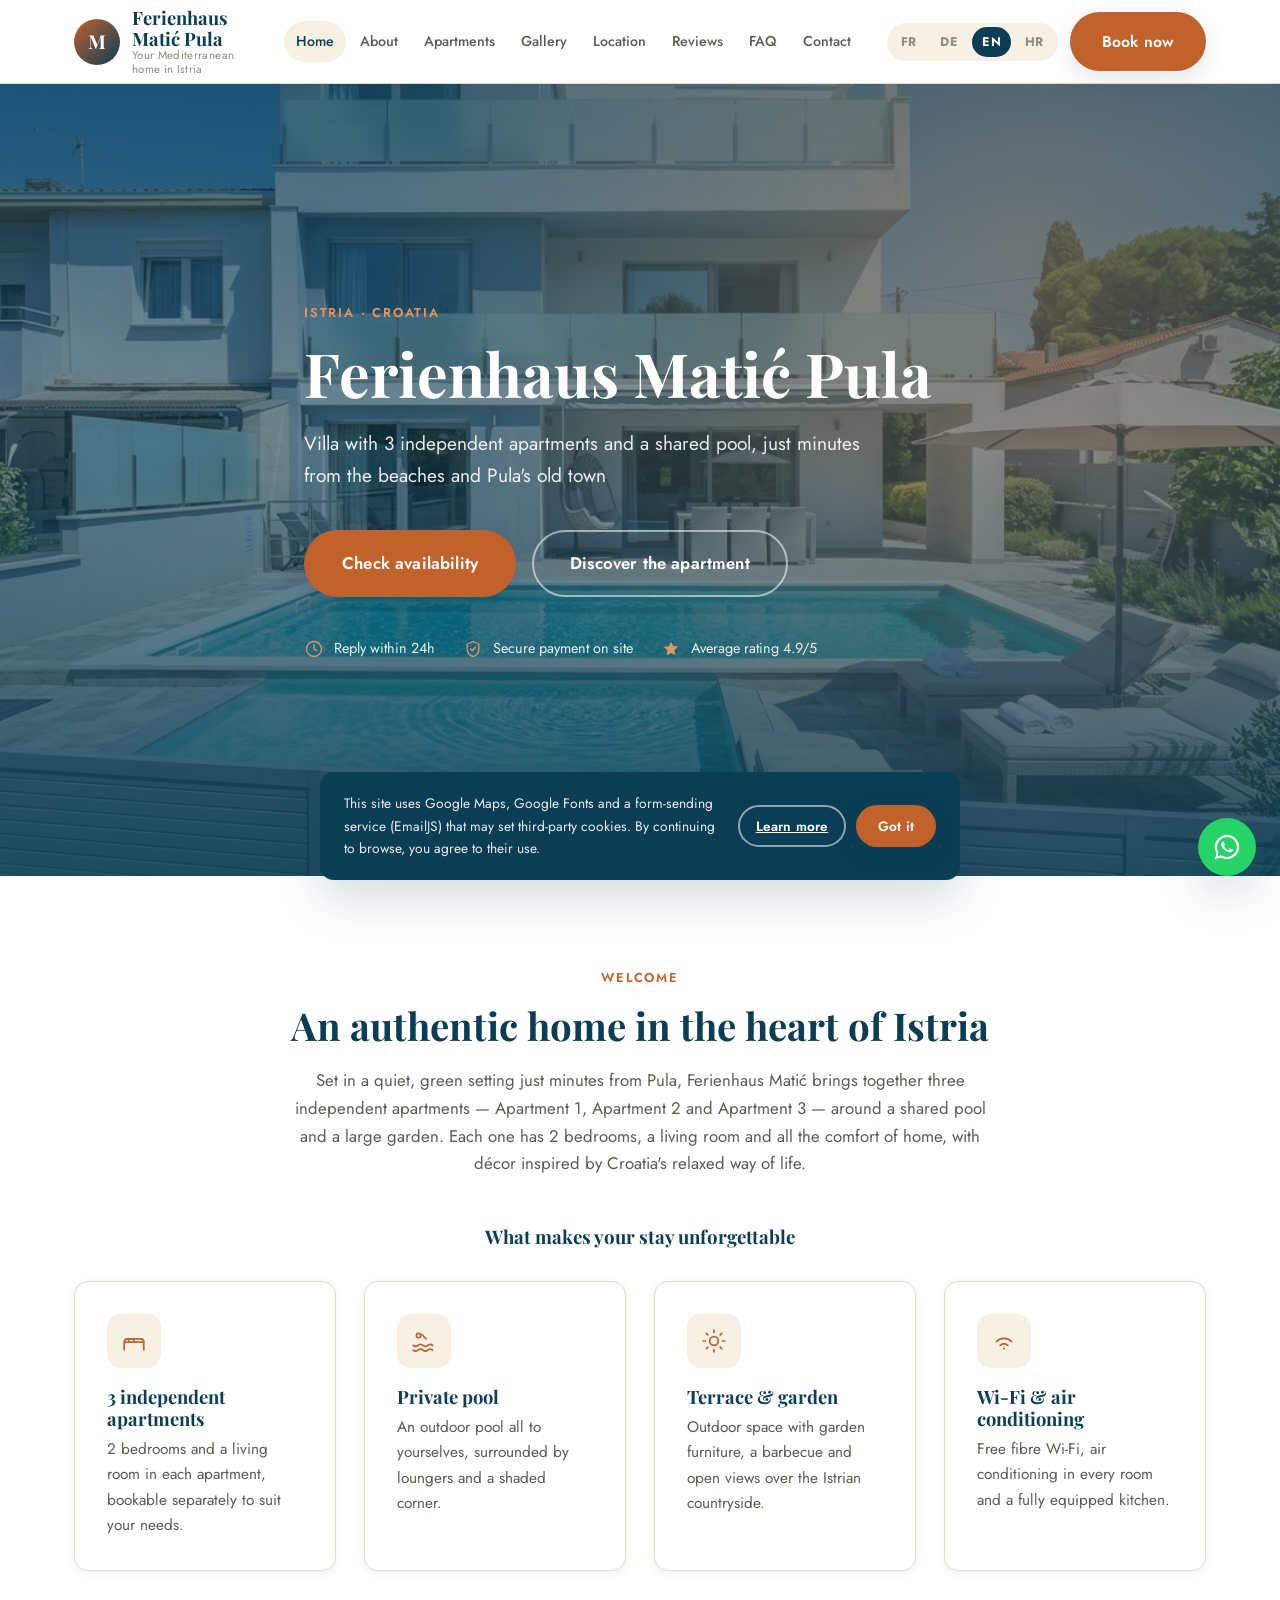
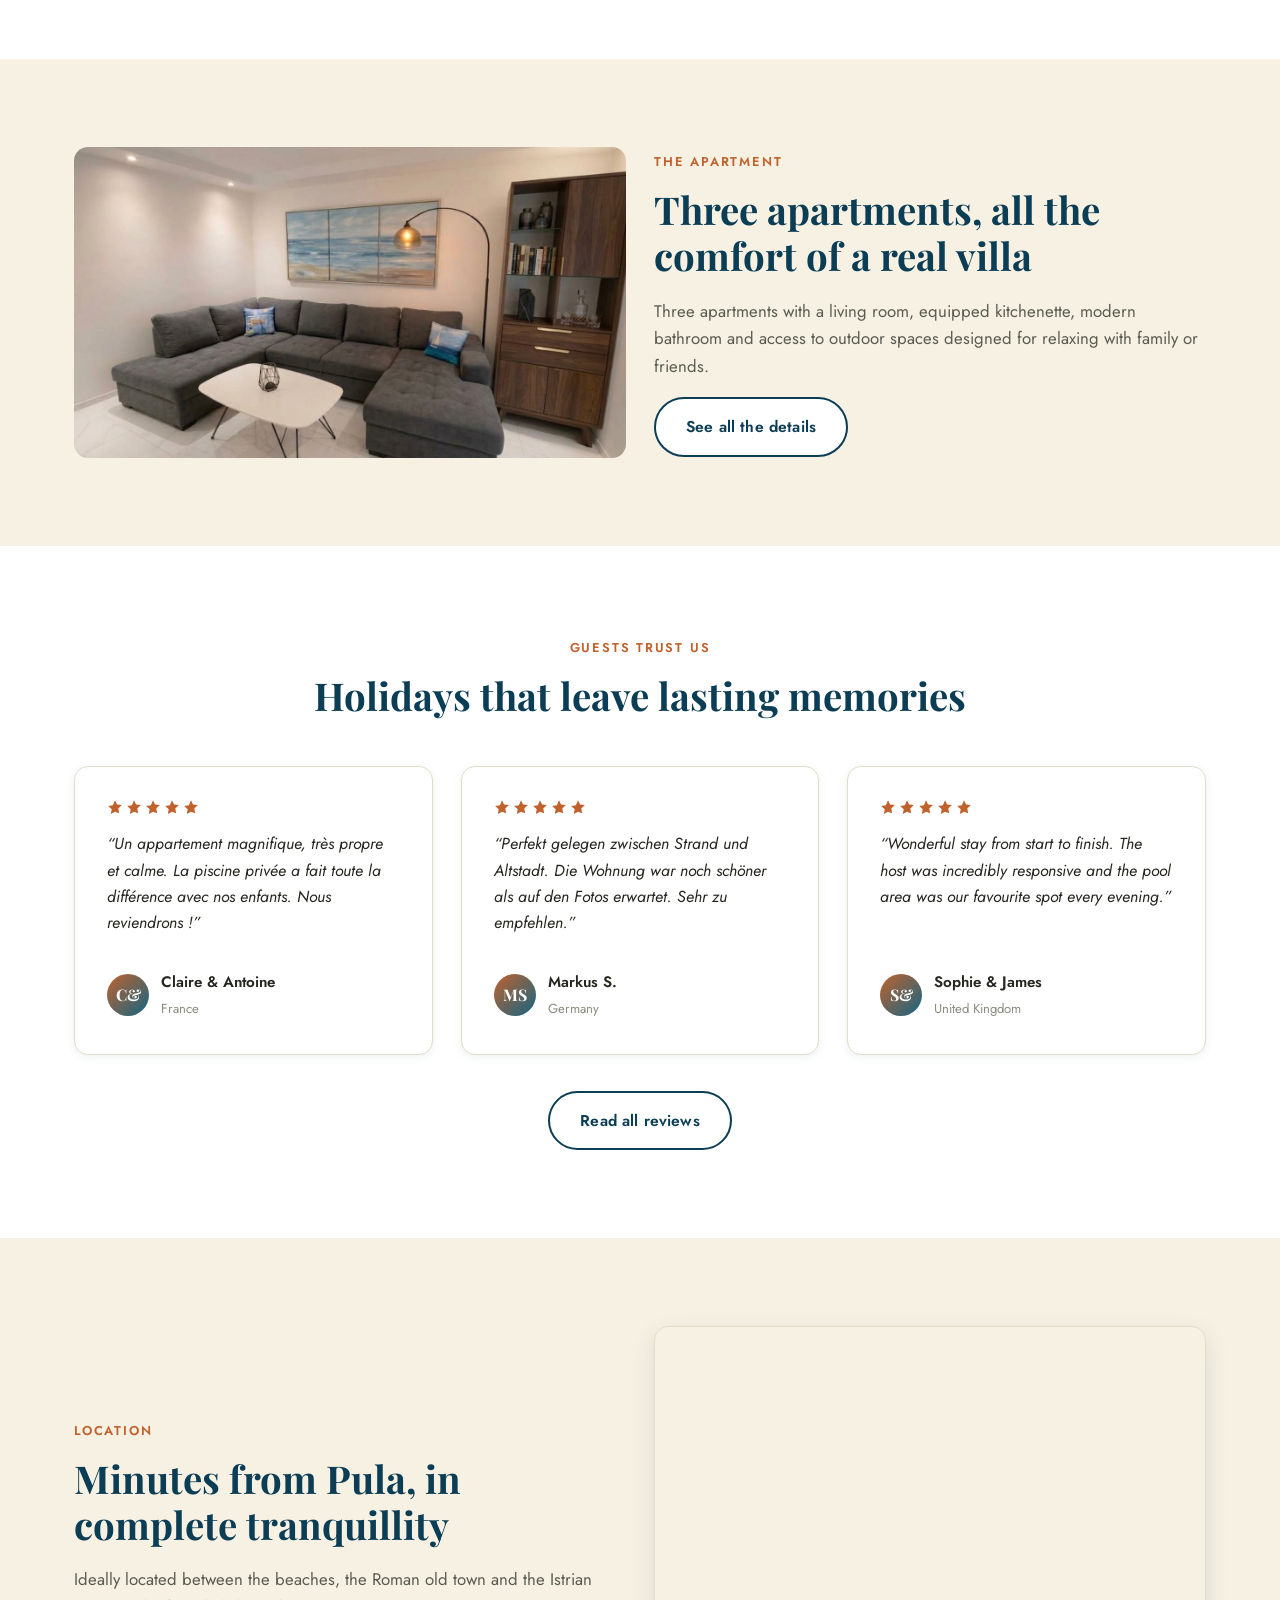
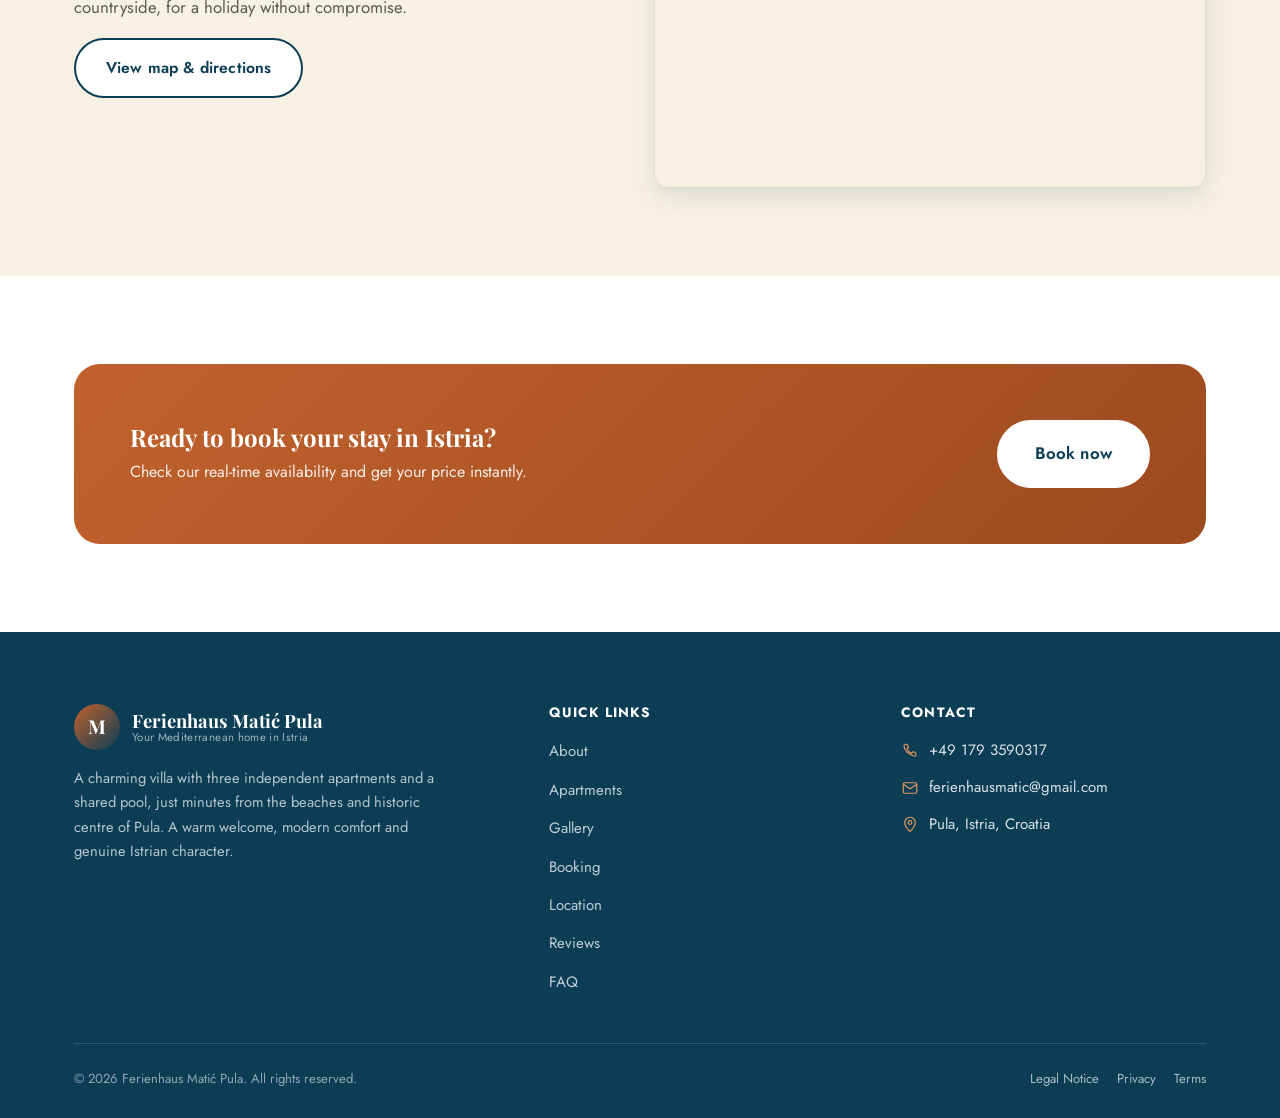
==== commit 713471a2: "Fix header navigation overflow across all breakpoints The nav (9 links + language switcher + CTA) ne" ====
--- a/index.html
+++ b/index.html
@@ -64,7 +64,6 @@
       <a href="apropos.html" data-page="apropos.html" data-i18n="nav.about"></a>
       <a href="appartement.html" data-page="appartement.html" data-i18n="nav.apartment"></a>
       <a href="galerie.html" data-page="galerie.html" data-i18n="nav.gallery"></a>
-      <a href="reservation.html" data-page="reservation.html" data-i18n="nav.reservation"></a>
       <a href="localisation.html" data-page="localisation.html" data-i18n="nav.location"></a>
       <a href="temoignages.html" data-page="temoignages.html" data-i18n="nav.testimonials"></a>
       <a href="faq.html" data-page="faq.html" data-i18n="nav.faq"></a>
--- a/css/style.css
+++ b/css/style.css
@@ -164,12 +164,13 @@
 .brand-name { font-family: var(--font-display); font-weight: 700; font-size: 1.15rem; color: var(--color-sea-deep); }
 .brand-tagline { font-size: 0.72rem; color: var(--color-ink-faint); letter-spacing: 0.03em; }
 
-.main-nav { display: flex; align-items: center; gap: 4px; }
+.main-nav { display: flex; align-items: center; gap: 2px; }
 .main-nav a {
-  padding: 10px 16px;
+  padding: 9px 12px;
   border-radius: 999px;
   font-weight: 500;
-  font-size: 0.95rem;
+  font-size: 0.89rem;
+  white-space: nowrap;
   color: var(--color-ink-soft);
   transition: background var(--transition), color var(--transition);
 }
@@ -565,6 +566,20 @@
 .stars-row svg { width: 18px; height: 18px; }
 
 /* -------------------------------- Responsive ---------------------------------- */
+@media (max-width: 1260px) {
+  .main-nav, .header-actions .lang-switcher { display: none; }
+  .nav-toggle { display: flex; }
+  .site-header.is-open .main-nav {
+    display: flex; position: absolute; top: var(--header-height); left: 0; right: 0;
+    background: #fff; flex-direction: column; padding: 12px; gap: 4px; box-shadow: var(--shadow-md);
+    border-bottom: 1px solid var(--color-border);
+  }
+  .site-header.is-open .main-nav a { font-size: 0.95rem; padding: 12px 16px; white-space: normal; }
+  .site-header.is-open .header-actions .lang-switcher {
+    display: flex; position: absolute; top: calc(var(--header-height) + 1px); right: 16px;
+  }
+}
+
 @media (max-width: 960px) {
   .grid--4 { grid-template-columns: repeat(2, 1fr); }
   .grid--3 { grid-template-columns: repeat(2, 1fr); }
@@ -575,16 +590,6 @@
 }
 
 @media (max-width: 720px) {
-  .main-nav, .header-actions .lang-switcher { display: none; }
-  .nav-toggle { display: flex; }
-  .site-header.is-open .main-nav {
-    display: flex; position: absolute; top: var(--header-height); left: 0; right: 0;
-    background: #fff; flex-direction: column; padding: 12px; gap: 4px; box-shadow: var(--shadow-md);
-    border-bottom: 1px solid var(--color-border);
-  }
-  .site-header.is-open .header-actions .lang-switcher {
-    display: flex; position: absolute; top: calc(var(--header-height) + 1px); right: 16px;
-  }
   .grid--2, .grid--3, .grid--4 { grid-template-columns: 1fr; }
   .amenities-grid { grid-template-columns: 1fr; }
   .section { padding: 56px 0; }
@@ -604,4 +609,13 @@
 @media (max-width: 480px) {
   .gallery-grid { grid-template-columns: 1fr; }
   .summary-dates { grid-template-columns: 1fr; }
-}
+  .container { padding: 0 16px; }
+  .brand-tagline { display: none; }
+  .brand-mark { width: 38px; height: 38px; font-size: 1rem; }
+  .brand-name { font-size: 1rem; }
+  .site-header .header-actions .btn--primary { padding: 10px 14px; font-size: 0.85rem; }
+  .header-actions { gap: 6px; }
+  .nav-toggle { width: 38px; height: 38px; }
+  .room-card .btn { white-space: normal; }
+  .card { padding: 24px; }
+}
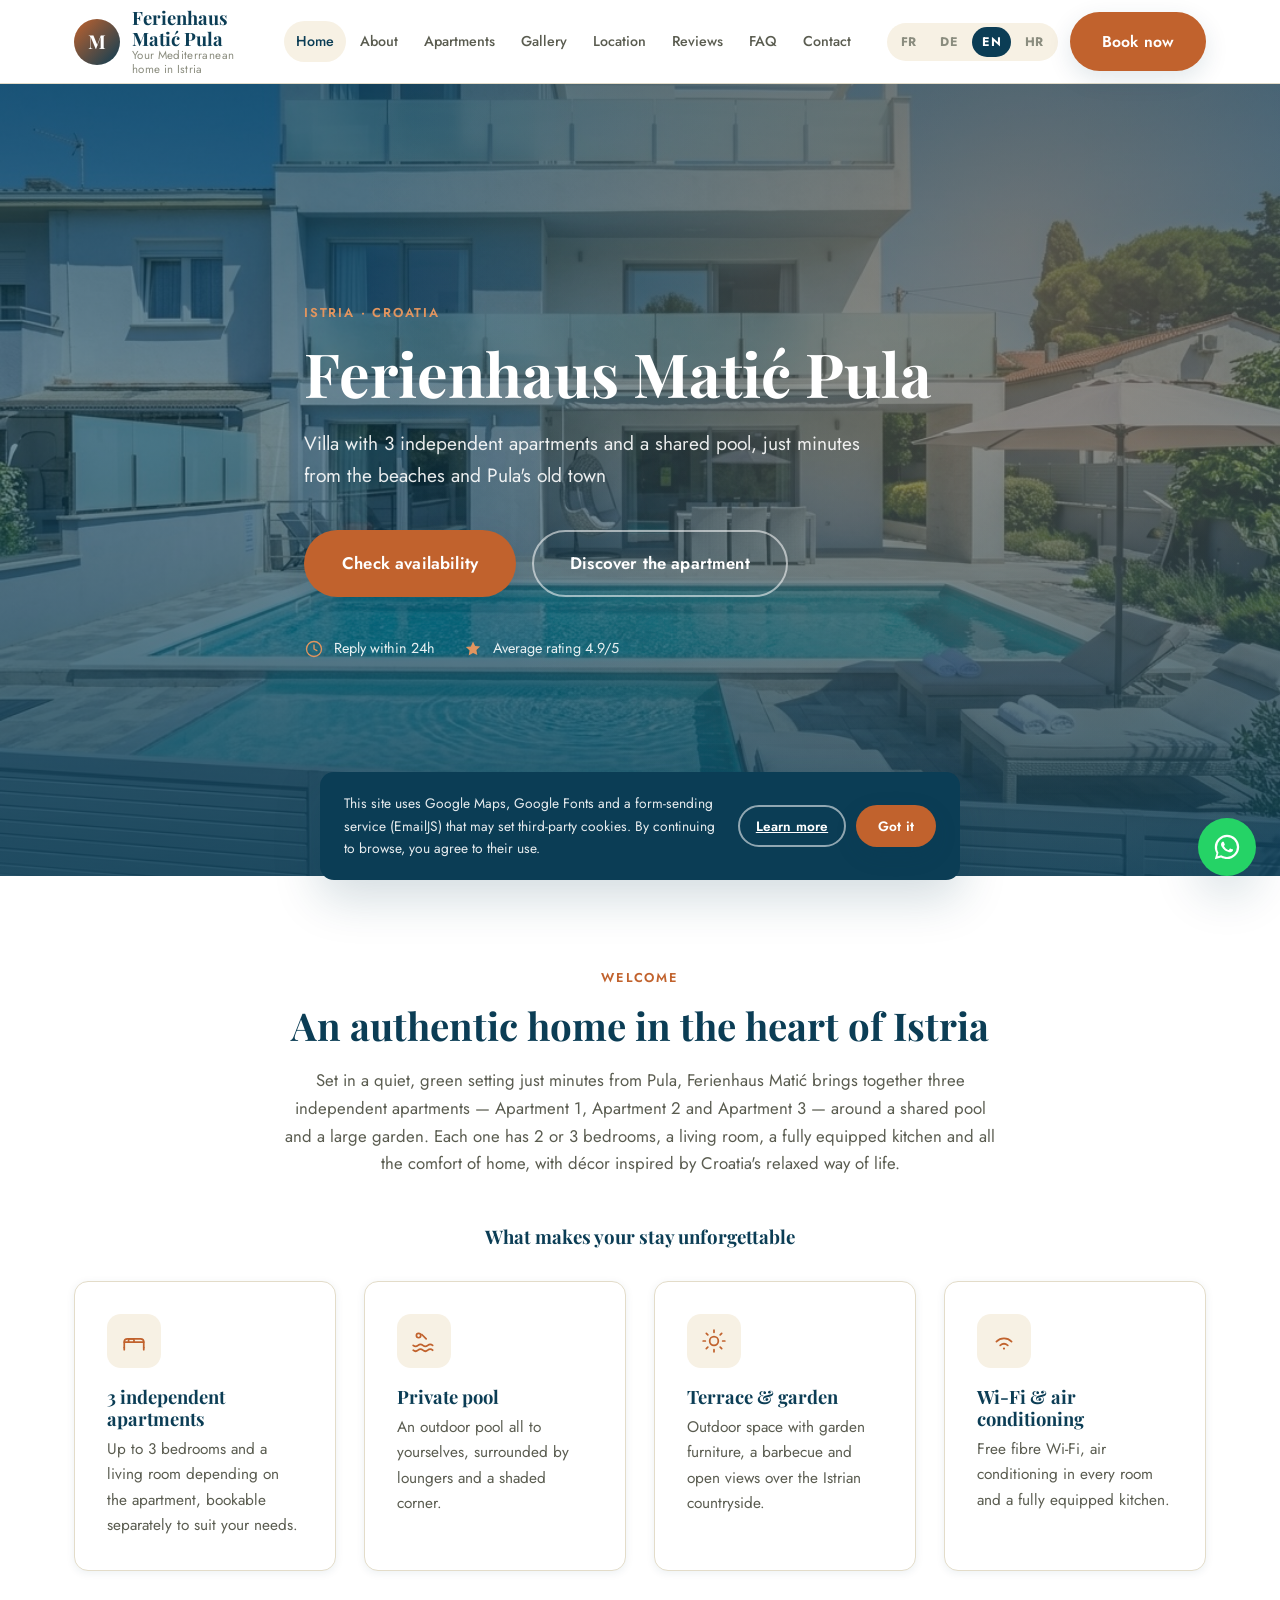
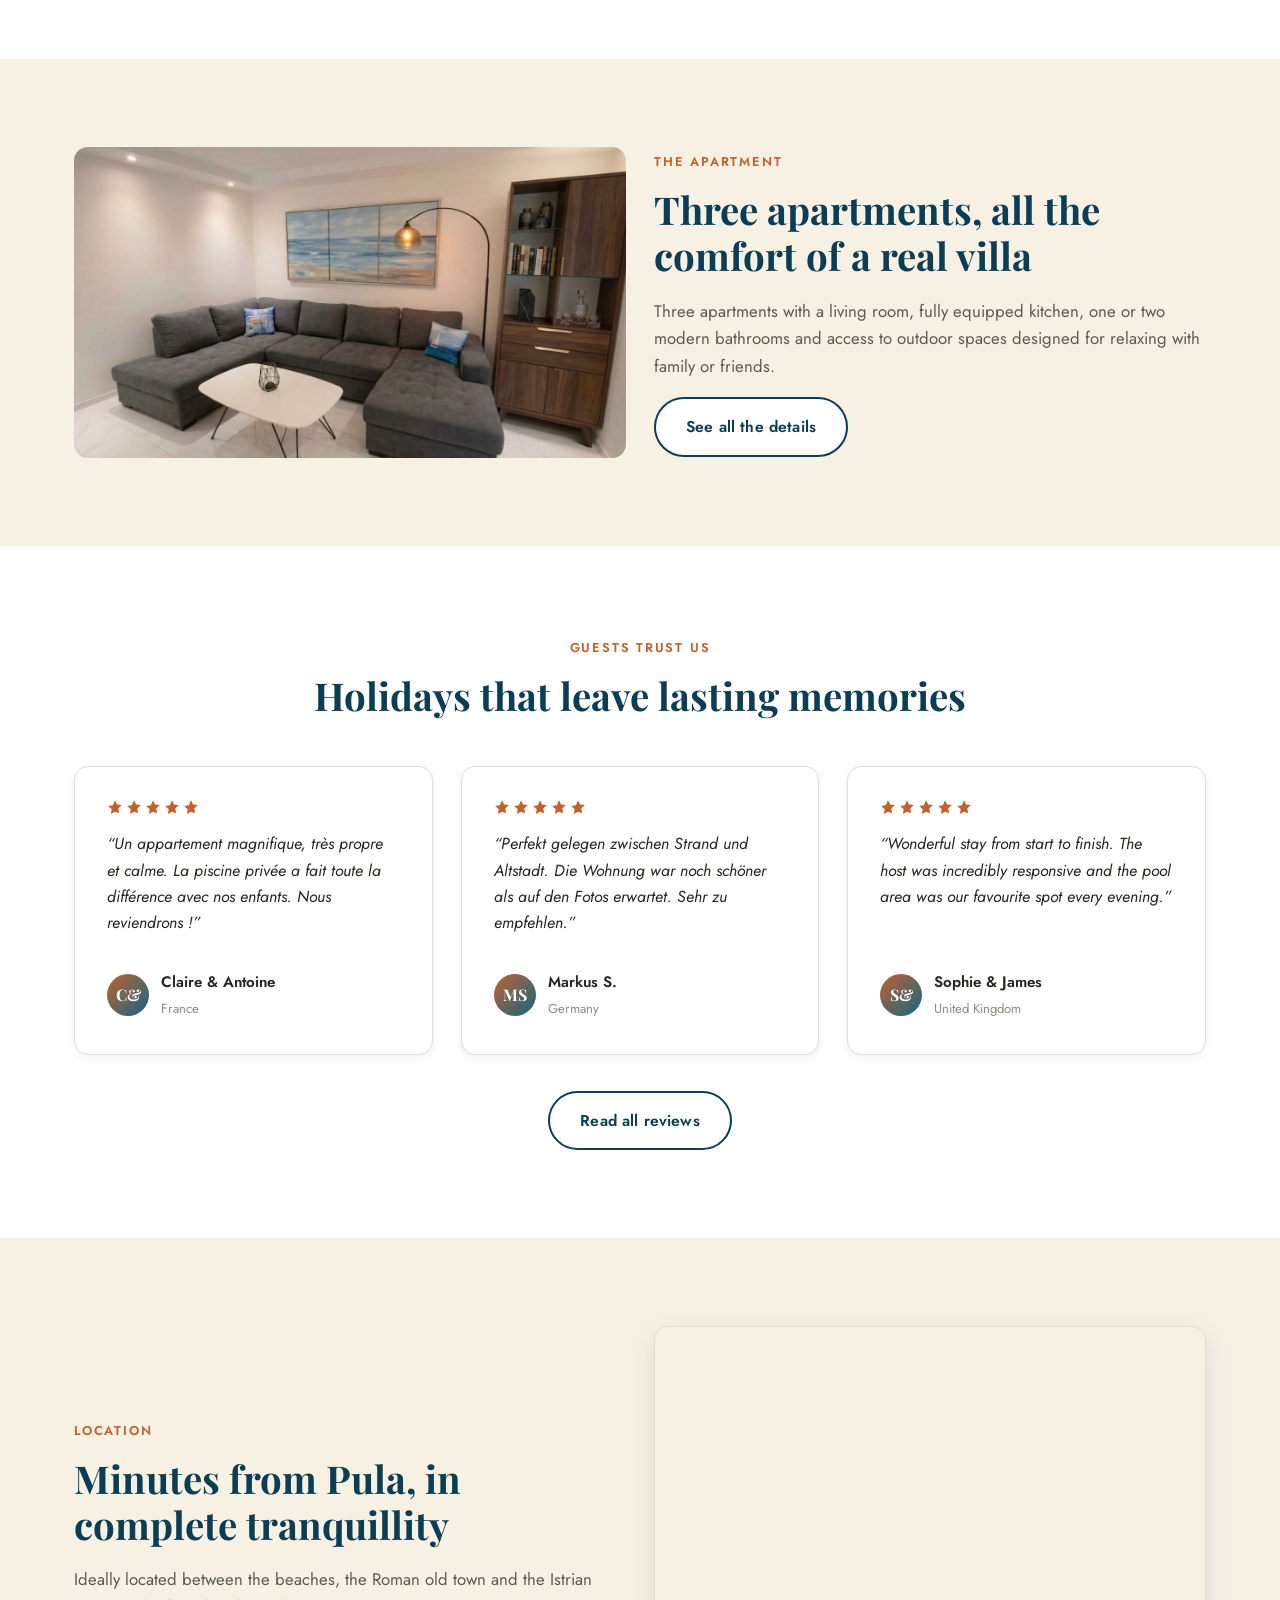
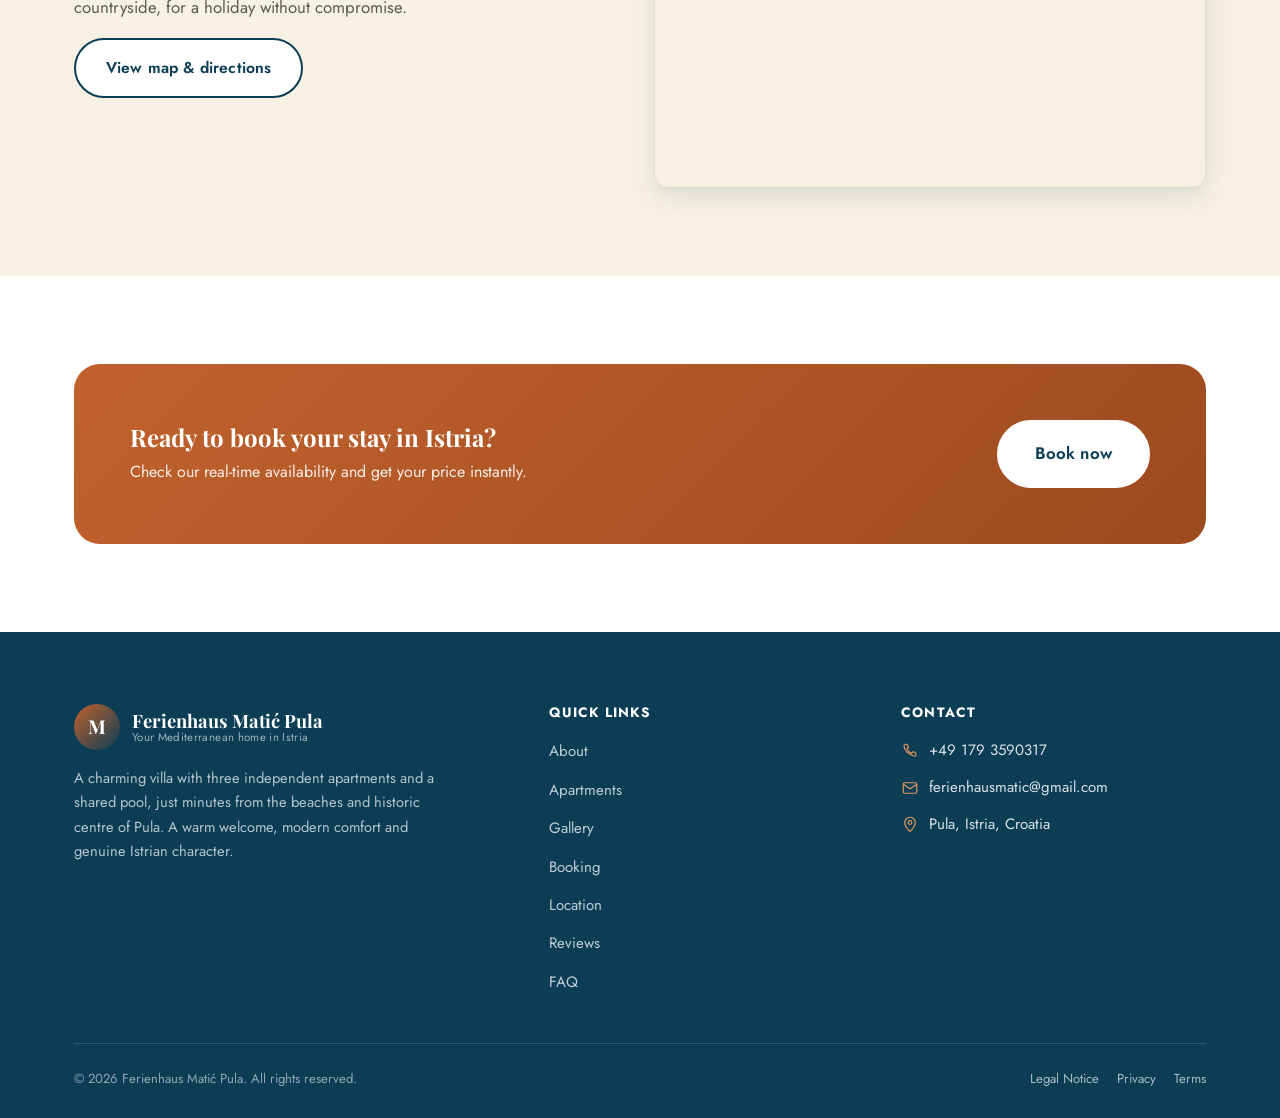
==== commit 9628224b: "Update apartment details, occupancy-based pricing, and amenities Reflect the owner's real apartment " ====
--- a/index.html
+++ b/index.html
@@ -26,7 +26,7 @@
   "@context": "https://schema.org",
   "@type": "LodgingBusiness",
   "name": "Ferienhaus Matić Pula",
-  "description": "Villa istrienne divisée en 3 appartements indépendants (Appartement 1, 2, 3), chacun avec 2 chambres et un salon, autour d'une piscine commune.",
+  "description": "Villa istrienne divisée en 3 appartements indépendants (Appartement 1, 2, 3) avec piscine privée commune, chacun avec 2 ou 3 chambres, un salon et une cuisine équipée.",
   "url": "https://www.ferienhaus-matic-pula.com/index.html",
   "telephone": "+491793590317",
   "priceRange": "€€",
@@ -99,10 +99,6 @@
           <span data-i18n="home.trustBadge1"></span>
         </span>
         <span class="trust-badge">
-          <svg viewBox="0 0 24 24" fill="none" stroke="currentColor" stroke-width="1.6" stroke-linecap="round" stroke-linejoin="round"><path d="M12 3l7 3v6c0 5-3 8-7 9-4-1-7-4-7-9V6l7-3z"/><path d="M9 12l2 2 4-4"/></svg>
-          <span data-i18n="home.trustBadge2"></span>
-        </span>
-        <span class="trust-badge">
           <svg viewBox="0 0 24 24" fill="currentColor"><path d="M12 3l2.6 5.44 5.9.7-4.4 4.2 1.1 5.96L12 16.9l-5.2 2.9 1.1-5.96-4.4-4.2 5.9-.7L12 3z"/></svg>
           <span data-i18n="home.trustBadge3"></span>
         </span>
--- a/css/style.css
+++ b/css/style.css
@@ -228,8 +228,8 @@
   padding: calc(var(--header-height) + 64px) 0 96px;
   color: #fff;
   background:
-    linear-gradient(180deg, rgba(11,61,85,0.82), rgba(11,61,85,0.78)),
-    repeating-linear-gradient(135deg, #123f57 0px, #123f57 40px, #0e3548 40px, #0e3548 80px);
+    linear-gradient(160deg, rgba(11,61,85,0.88), rgba(11,61,85,0.72) 55%, rgba(11,61,85,0.9)),
+    url("../images/maison-piscine/photo-04.png") center 30%/cover no-repeat;
   margin-top: calc(var(--header-height) * -1);
 }
 .page-hero h1 { color: #fff; font-size: clamp(2rem, 4.5vw, 3rem); }
@@ -313,6 +313,7 @@
   padding: 14px 18px; background: var(--color-sand); border-radius: var(--radius-sm);
   font-size: 0.95rem;
 }
+.rules-list li span { min-width: 0; overflow-wrap: anywhere; }
 .rules-list svg { width: 20px; height: 20px; color: var(--color-terracotta); flex-shrink: 0; margin-top: 2px; }
 
 /* -------------------------------- Gallery ---------------------------------- */
@@ -335,6 +336,12 @@
 .gallery-grid { display: grid; grid-template-columns: repeat(3, 1fr); gap: 20px; }
 .gallery-grid .img-placeholder { cursor: default; }
 .gallery-item[hidden] { display: none; }
+.gallery-item { border-radius: var(--radius-md); overflow: hidden; }
+.gallery-item img { transition: transform 0.5s ease; }
+.gallery-item:hover img { transform: scale(1.06); }
+
+.room-card img { transition: transform 0.5s ease; }
+.room-card:hover img { transform: scale(1.04); }
 
 /* -------------------------------- Testimonials ---------------------------------- */
 .testimonial-card {
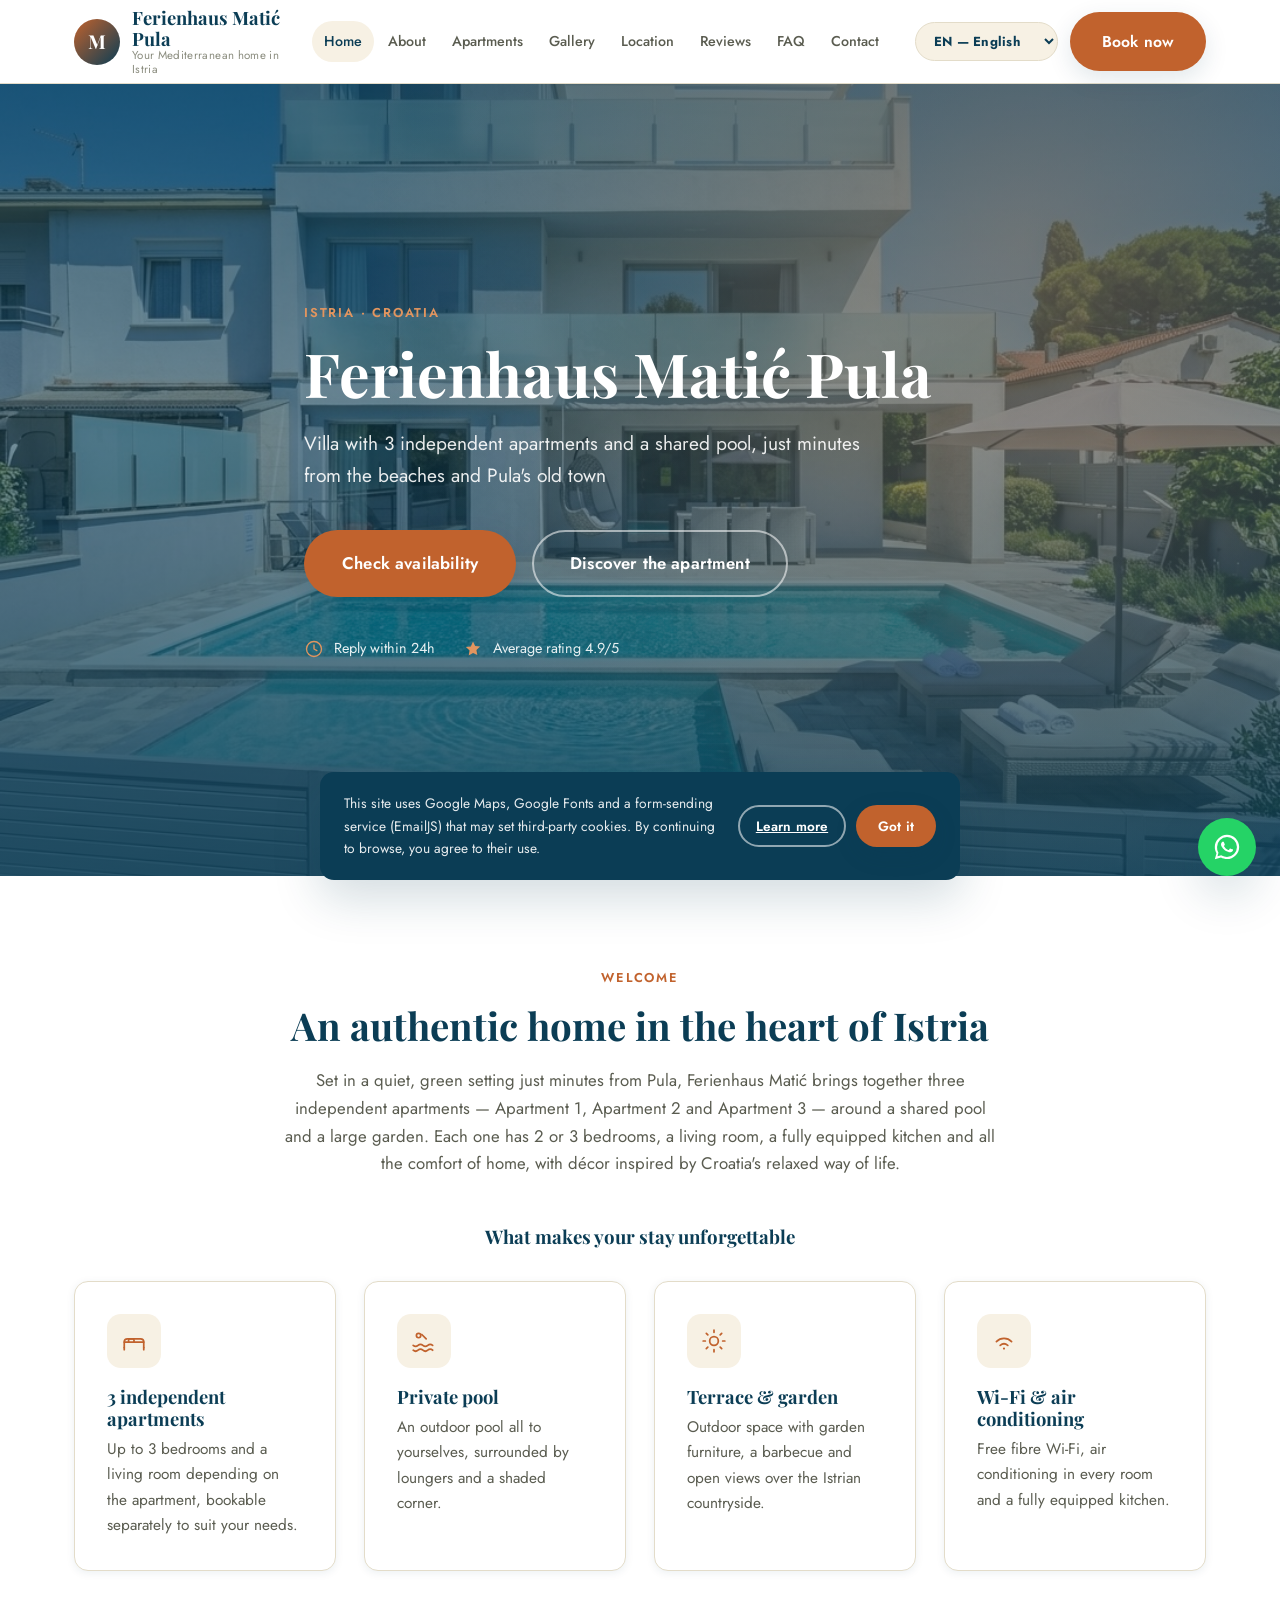
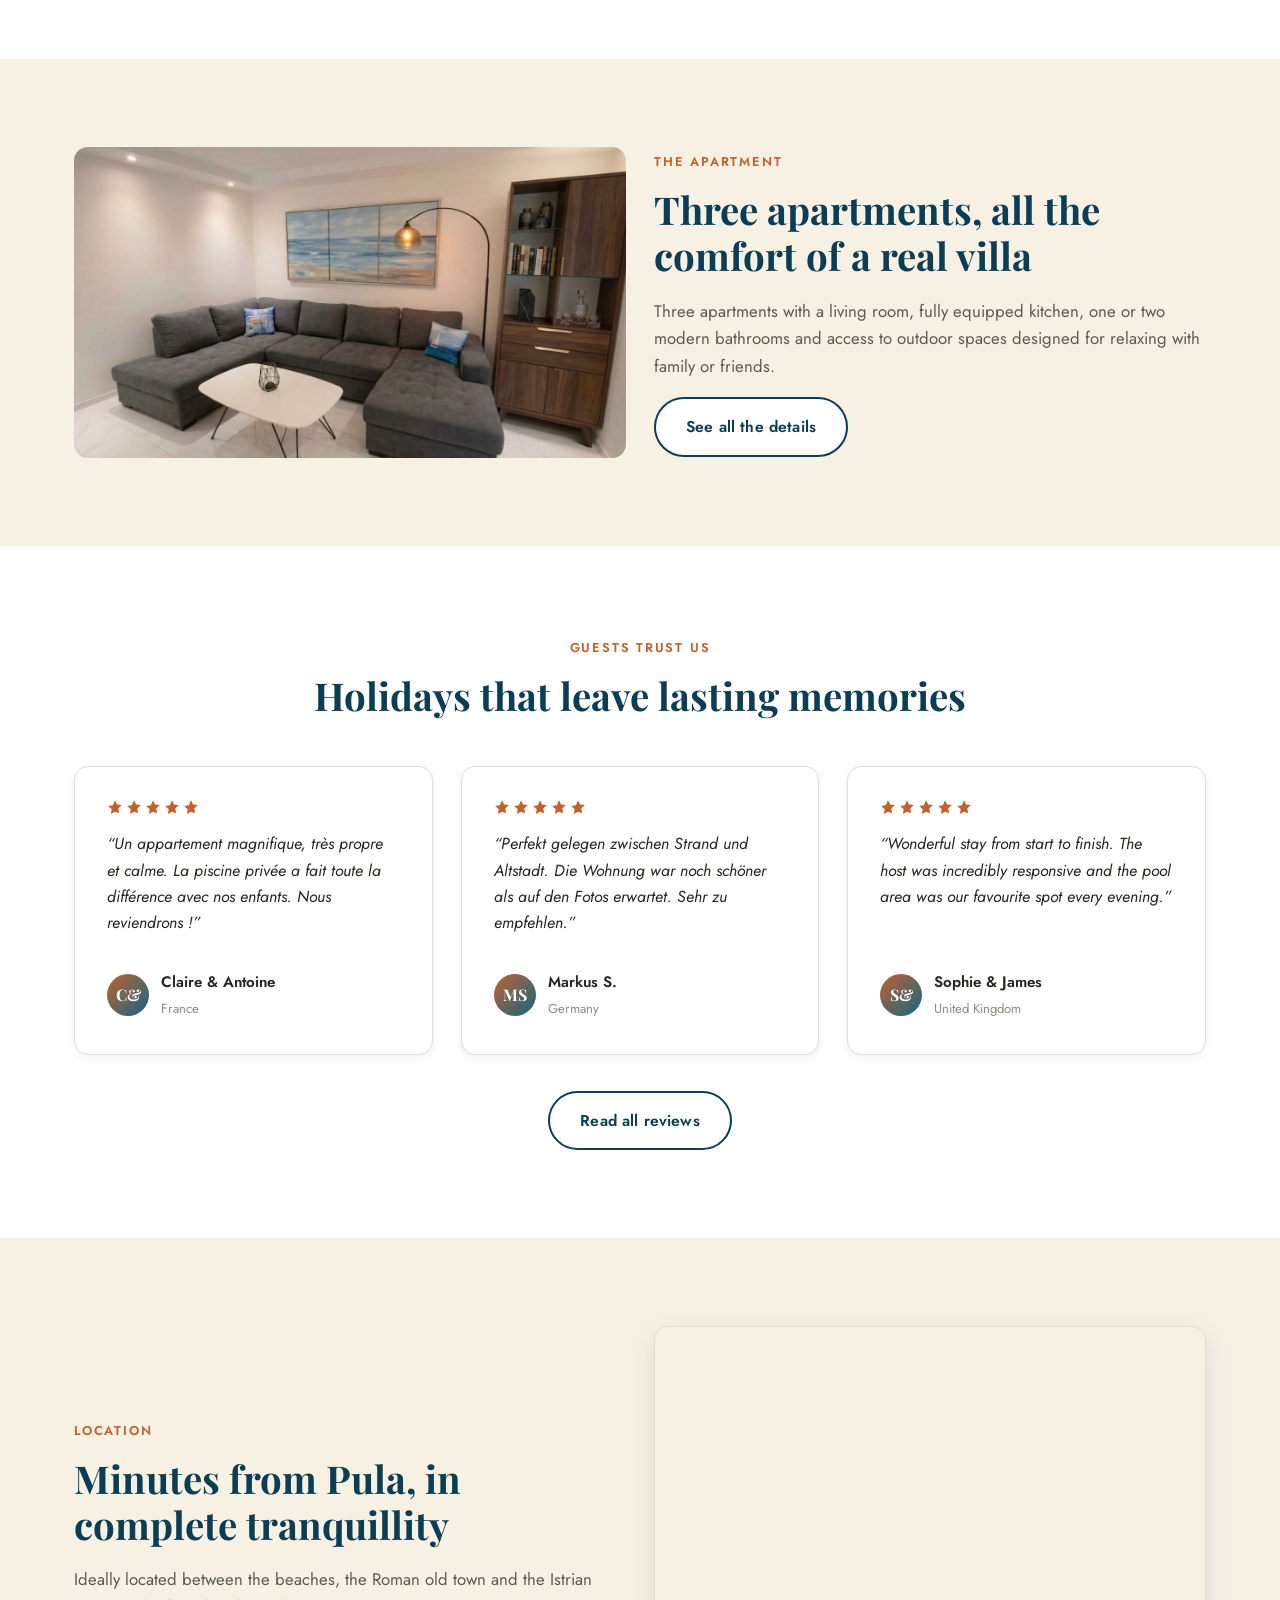
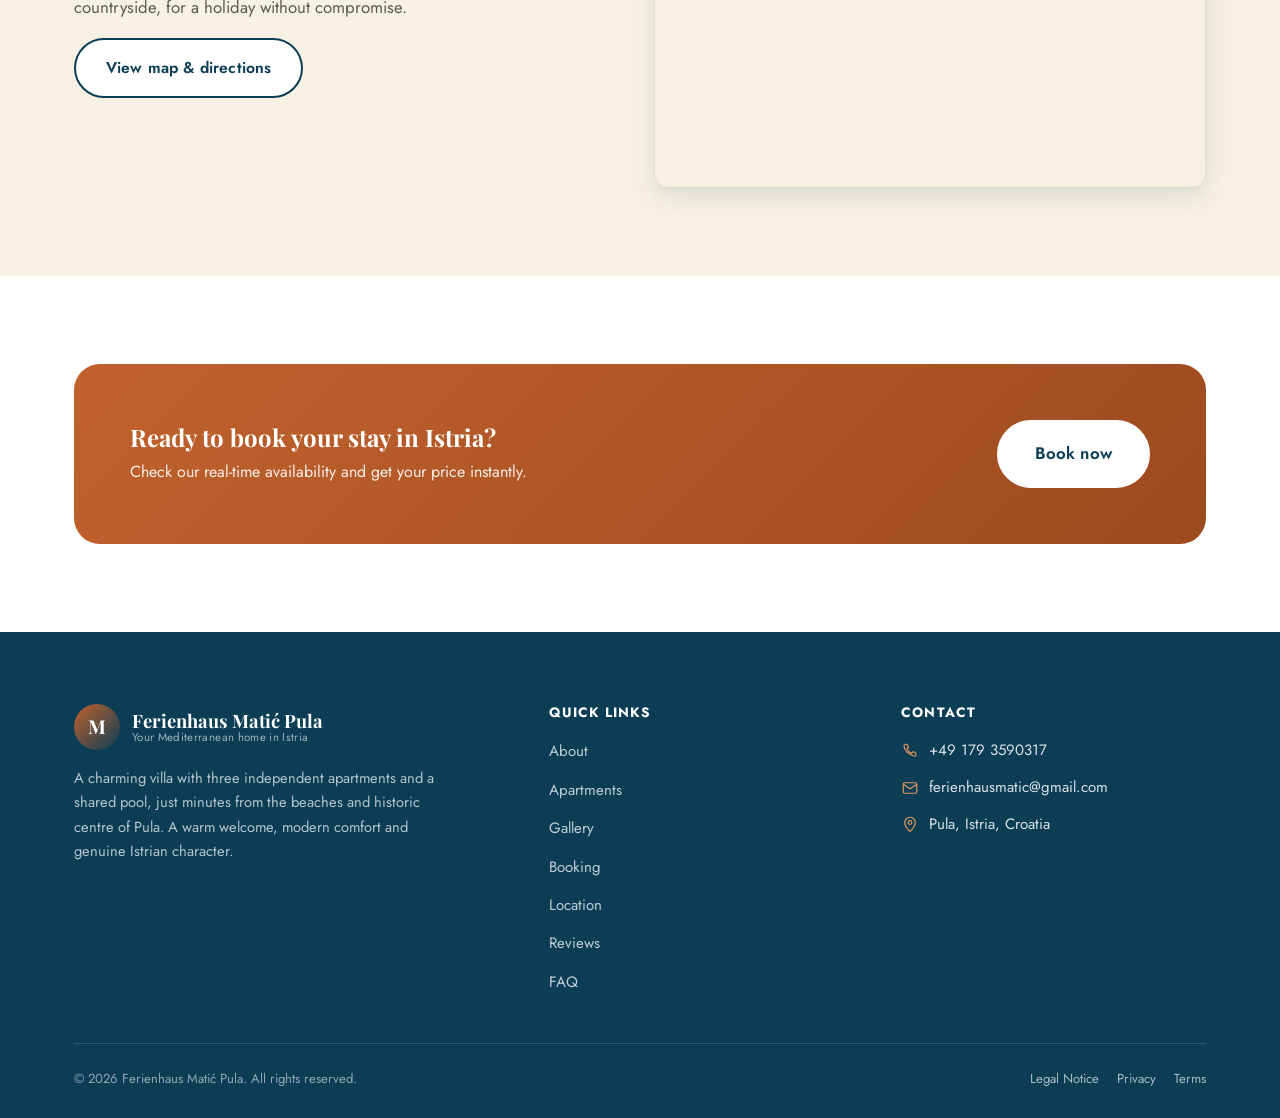
==== commit 175b0b54: "Add photo lightbox, simplify language/apartment selection and calendar - New reusable full-screen li" ====
--- a/index.html
+++ b/index.html
@@ -71,10 +71,12 @@
     </nav>
     <div class="header-actions">
       <div class="lang-switcher" role="group" data-i18n-aria-label="common.langSwitcherLabel">
-        <button type="button" data-lang-switch="fr">FR</button>
-        <button type="button" data-lang-switch="de">DE</button>
-        <button type="button" data-lang-switch="en">EN</button>
-        <button type="button" data-lang-switch="hr">HR</button>
+        <select data-lang-select>
+          <option value="fr">FR — Français</option>
+          <option value="de">DE — Deutsch</option>
+          <option value="en">EN — English</option>
+          <option value="hr">HR — Hrvatski</option>
+        </select>
       </div>
       <a href="reservation.html" class="btn btn--primary" data-i18n="common.bookNow"></a>
       <button class="nav-toggle" aria-label="Menu" aria-expanded="false"><span></span><span></span><span></span></button>
--- a/css/style.css
+++ b/css/style.css
@@ -135,7 +135,7 @@
 .btn--secondary:hover { background: var(--color-sea-deep); color: #fff; }
 .btn--ghost { background: transparent; color: #fff; border-color: rgba(255,255,255,0.55); }
 .btn--ghost:hover { background: rgba(255,255,255,0.12); border-color: #fff; }
-.btn--block { width: 100%; }
+.btn--block { width: 100%; white-space: normal; }
 .btn--lg { padding: 18px 36px; font-size: 1.05rem; }
 .btn:disabled { opacity: 0.6; cursor: not-allowed; transform: none; }
 
@@ -178,13 +178,14 @@
 
 .header-actions { display: flex; align-items: center; gap: 12px; }
 
-.lang-switcher { display: flex; gap: 4px; background: var(--color-sand); border-radius: 999px; padding: 4px; }
-.lang-switcher button {
-  border: none; background: transparent; padding: 6px 10px; border-radius: 999px;
-  font-size: 0.78rem; font-weight: 700; letter-spacing: 0.03em; color: var(--color-ink-faint);
-  transition: background var(--transition), color var(--transition);
-}
-.lang-switcher button.is-active { background: var(--color-sea-deep); color: #fff; }
+.lang-switcher { display: flex; }
+.lang-switcher select {
+  border: 1.5px solid var(--color-border); background: var(--color-sand); cursor: pointer;
+  padding: 8px 14px; border-radius: 999px;
+  font-size: 0.82rem; font-weight: 700; letter-spacing: 0.02em; color: var(--color-sea-deep);
+  transition: border-color var(--transition), background var(--transition);
+}
+.lang-switcher select:hover, .lang-switcher select:focus { border-color: var(--color-sea); outline: none; }
 
 .nav-toggle {
   display: none;
@@ -259,6 +260,16 @@
 
 .room-card { display: flex; flex-direction: column; }
 .room-card .img-placeholder { margin-bottom: 20px; }
+.room-card-photo { position: relative; margin-bottom: 20px; }
+.room-card-photo-btn {
+  position: absolute; left: 12px; right: 12px; bottom: 12px;
+  display: flex; align-items: center; justify-content: center; gap: 8px;
+  padding: 10px 16px; border-radius: 999px; border: none;
+  background: rgba(11,15,20,0.72); color: #fff; font-size: 0.85rem; font-weight: 600;
+  backdrop-filter: blur(2px); transition: background var(--transition);
+}
+.room-card-photo-btn:hover { background: rgba(11,15,20,0.88); }
+.room-card-photo-btn svg { width: 18px; height: 18px; flex-shrink: 0; }
 
 /* Image placeholder (en attendant les vraies photos) */
 .img-placeholder {
@@ -325,19 +336,22 @@
 .gallery-filters button:hover { border-color: var(--color-sea); color: var(--color-sea-deep); }
 .gallery-filters button.is-active { background: var(--color-sea-deep); border-color: var(--color-sea-deep); color: #fff; }
 
-/* Onglets de sélection d'appartement (page réservation) */
-.apartment-tabs { display: flex; flex-wrap: wrap; gap: 10px; justify-content: center; margin-bottom: 36px; }
-.apartment-tabs button {
-  border: 1.5px solid var(--color-border); background: #fff; padding: 13px 28px; border-radius: 999px;
-  font-weight: 600; font-size: 1rem; color: var(--color-ink-soft); transition: all var(--transition);
-}
-.apartment-tabs button:hover { border-color: var(--color-sea); color: var(--color-sea-deep); }
-.apartment-tabs button.is-active { background: var(--color-terracotta); border-color: var(--color-terracotta); color: #fff; box-shadow: var(--shadow-sm); }
+/* Sélection d'appartement (page réservation) */
+.apartment-select-wrap { display: flex; justify-content: center; margin-bottom: 36px; }
+.apartment-select-wrap select {
+  border: 1.5px solid var(--color-border); background: #fff; padding: 15px 44px 15px 24px; border-radius: 999px;
+  font-weight: 600; font-size: 1.05rem; color: var(--color-sea-deep); cursor: pointer;
+  box-shadow: var(--shadow-sm); transition: border-color var(--transition);
+  min-width: 240px; text-align: center; text-align-last: center;
+  background-image: url("data:image/svg+xml,%3Csvg xmlns='http://www.w3.org/2000/svg' viewBox='0 0 24 24' fill='none' stroke='%23146583' stroke-width='2' stroke-linecap='round' stroke-linejoin='round'%3E%3Cpath d='M6 9l6 6 6-6'/%3E%3C/svg%3E");
+  background-repeat: no-repeat; background-position: right 16px center; background-size: 18px; appearance: none; -webkit-appearance: none;
+}
+.apartment-select-wrap select:hover, .apartment-select-wrap select:focus { border-color: var(--color-terracotta); outline: none; }
 .gallery-grid { display: grid; grid-template-columns: repeat(3, 1fr); gap: 20px; }
 .gallery-grid .img-placeholder { cursor: default; }
 .gallery-item[hidden] { display: none; }
 .gallery-item { border-radius: var(--radius-md); overflow: hidden; }
-.gallery-item img { transition: transform 0.5s ease; }
+.gallery-item img { transition: transform 0.5s ease; cursor: pointer; }
 .gallery-item:hover img { transform: scale(1.06); }
 
 .room-card img { transition: transform 0.5s ease; }
@@ -402,7 +416,7 @@
 .calendar-nav button svg { width: 18px; height: 18px; color: var(--color-sea-deep); }
 .calendar-nav-label { font-family: var(--font-display); font-weight: 700; font-size: 1.1rem; color: var(--color-sea-deep); text-transform: capitalize; }
 
-.calendar-months { display: grid; grid-template-columns: 1fr 1fr; gap: 32px; }
+.calendar-months { max-width: 360px; margin: 0 auto; }
 .calendar-month-label { text-align: center; font-weight: 700; margin-bottom: 12px; color: var(--color-sea-deep); text-transform: capitalize; }
 .calendar-weekdays { display: grid; grid-template-columns: repeat(7, 1fr); margin-bottom: 6px; }
 .calendar-weekdays span { text-align: center; font-size: 0.72rem; color: var(--color-ink-faint); font-weight: 600; }
@@ -529,6 +543,46 @@
 .cookie-banner-actions { display: flex; gap: 10px; flex-shrink: 0; }
 .cookie-banner[hidden] { display: none; }
 
+/* -------------------------------- Lightbox (visionneuse photo) ---------------------------------- */
+.lightbox {
+  position: fixed; inset: 0; z-index: 1200;
+  background: rgba(11,15,20,0.94);
+  display: flex; align-items: center; justify-content: center;
+  padding: 24px;
+}
+.lightbox[hidden] { display: none; }
+.lightbox-figure { margin: 0; display: flex; flex-direction: column; align-items: center; gap: 12px; max-width: min(92vw, 1100px); }
+.lightbox-image { max-width: 100%; max-height: 82vh; object-fit: contain; border-radius: var(--radius-sm); box-shadow: var(--shadow-lg); }
+.lightbox-caption { color: rgba(255,255,255,0.85); font-size: 0.92rem; text-align: center; }
+.lightbox-caption:empty { display: none; }
+.lightbox-close {
+  position: absolute; top: 20px; right: 20px; z-index: 2;
+  width: 44px; height: 44px; border-radius: 50%; border: none;
+  background: rgba(255,255,255,0.12); color: #fff; display: flex; align-items: center; justify-content: center;
+  transition: background var(--transition);
+}
+.lightbox-close:hover { background: rgba(255,255,255,0.22); }
+.lightbox-close svg { width: 22px; height: 22px; }
+.lightbox-nav {
+  position: absolute; top: 50%; transform: translateY(-50%); z-index: 2;
+  width: 52px; height: 52px; border-radius: 50%; border: none;
+  background: rgba(255,255,255,0.12); color: #fff; display: flex; align-items: center; justify-content: center;
+  transition: background var(--transition);
+}
+.lightbox-nav:hover { background: rgba(255,255,255,0.22); }
+.lightbox-nav svg { width: 26px; height: 26px; }
+.lightbox-prev { left: 16px; }
+.lightbox-next { right: 16px; }
+.lightbox-counter { position: absolute; bottom: 20px; left: 50%; transform: translateX(-50%); color: rgba(255,255,255,0.75); font-size: 0.85rem; letter-spacing: 0.04em; }
+
+@media (max-width: 720px) {
+  .lightbox-nav { width: 44px; height: 44px; }
+  .lightbox-nav svg { width: 22px; height: 22px; }
+  .lightbox-prev { left: 8px; }
+  .lightbox-next { right: 8px; }
+  .lightbox-close { top: 12px; right: 12px; }
+}
+
 /* -------------------------------- WhatsApp floating button ---------------------------------- */
 .whatsapp-float {
   position: fixed; bottom: 24px; right: 24px; z-index: 850;
@@ -592,7 +646,6 @@
   .grid--3 { grid-template-columns: repeat(2, 1fr); }
   .booking-layout { grid-template-columns: 1fr; }
   .footer-grid { grid-template-columns: 1fr 1fr; }
-  .calendar-months { grid-template-columns: 1fr; }
   .gallery-grid { grid-template-columns: repeat(2, 1fr); }
 }
 
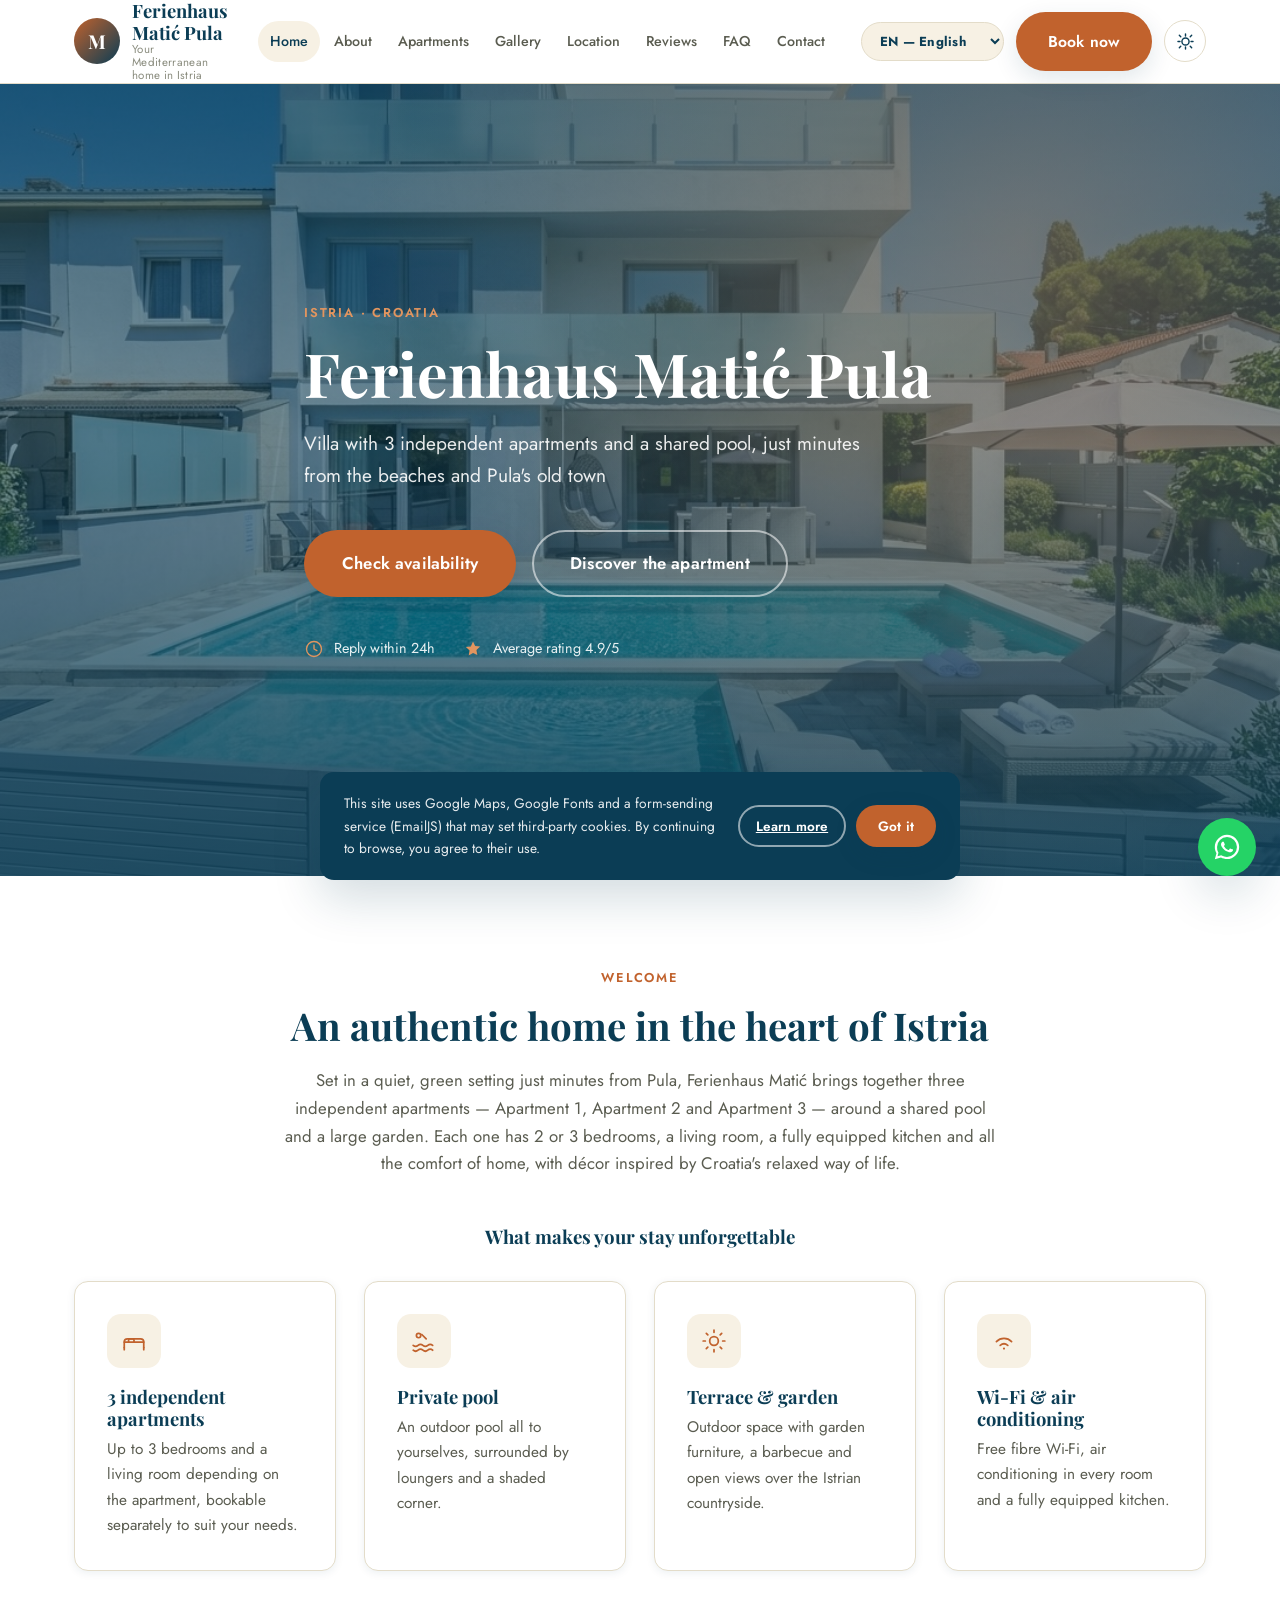
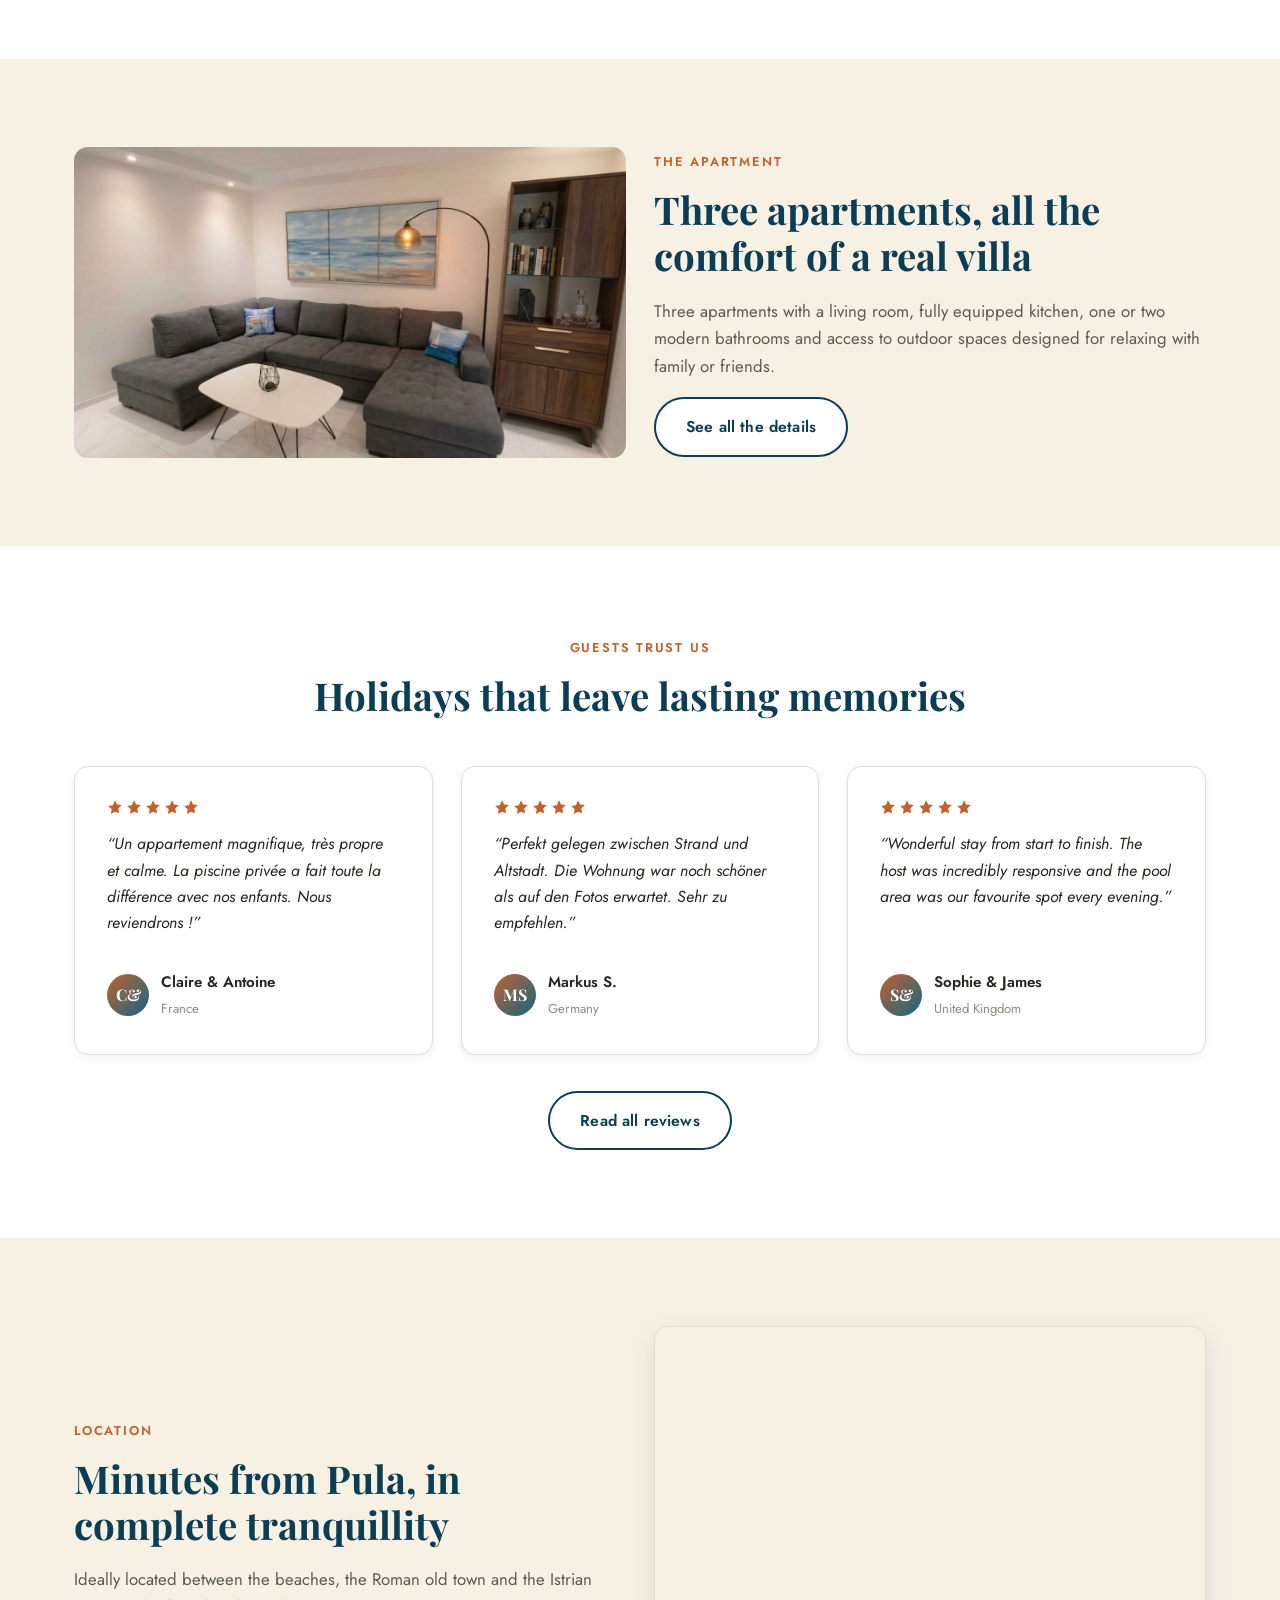
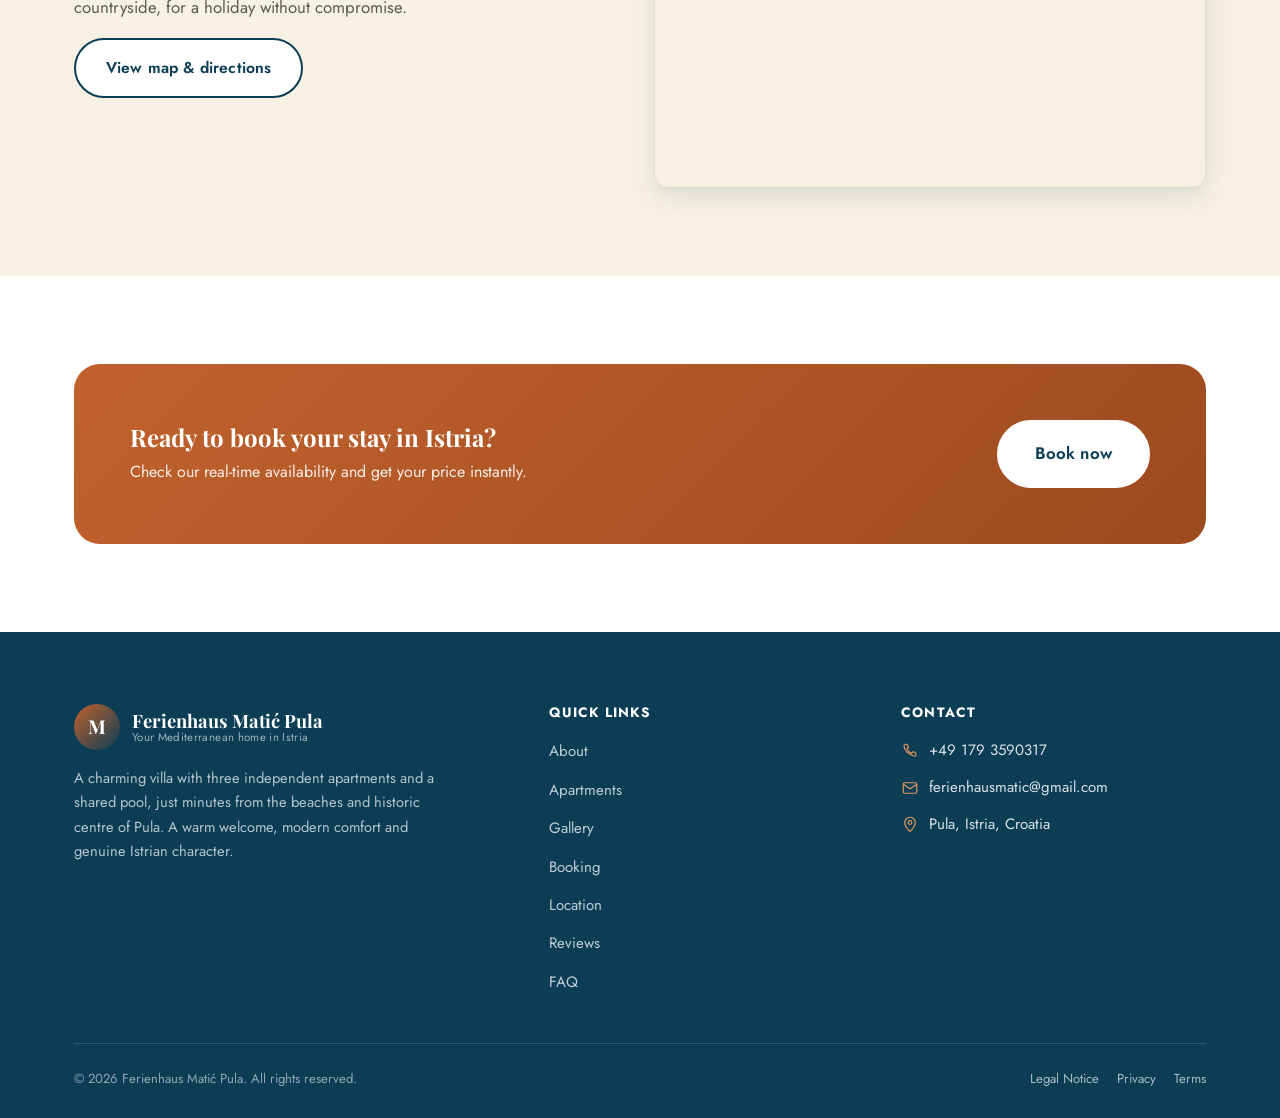
==== commit e08af0b6: "Rebrand villa->maison, revamp pricing, apartment cards and add dark theme - Replace "villa" wording " ====
--- a/index.html
+++ b/index.html
@@ -2,18 +2,19 @@
 <html lang="de">
 <head>
 <meta charset="UTF-8">
+<script>(function(){try{var t=localStorage.getItem('fhm_theme');if(t!=='light'&&t!=='dark'){t=(window.matchMedia&&window.matchMedia('(prefers-color-scheme: dark)').matches)?'dark':'light';}document.documentElement.setAttribute('data-theme',t);}catch(e){}})();</script>
 <meta name="viewport" content="width=device-width, initial-scale=1.0">
-<title>Ferienhaus Matić Pula — Villa de 3 appartements avec piscine à Pula</title>
-<meta name="description" content="Ferienhaus Matić Pula — villa de 3 appartements indépendants (2 chambres + salon) avec piscine commune à Pula, Istrie. Réservation en ligne, calcul automatique du prix.">
+<title>Ferienhaus Matić Pula — Maison de 3 appartements avec piscine à Pula</title>
+<meta name="description" content="Ferienhaus Matić Pula — maison de 3 appartements indépendants (2 chambres + salon) avec piscine commune à Pula, Istrie. Réservation en ligne, calcul automatique du prix.">
 <meta property="og:type" content="website">
 <meta property="og:site_name" content="Ferienhaus Matić Pula">
-<meta property="og:title" content="Ferienhaus Matić Pula — Villa de 3 appartements avec piscine à Pula">
-<meta property="og:description" content="Villa istrienne divisée en 3 appartements indépendants (Appartement 1, 2, 3) avec piscine commune. Réservation en ligne et calcul automatique du prix.">
+<meta property="og:title" content="Ferienhaus Matić Pula — Maison de 3 appartements avec piscine à Pula">
+<meta property="og:description" content="Maison istrienne divisée en 3 appartements indépendants (Appartement 1, 2, 3) avec piscine commune. Réservation en ligne et calcul automatique du prix.">
 <meta property="og:image" content="https://www.ferienhaus-matic-pula.com/images/og-cover.jpg">
 <meta property="og:url" content="https://www.ferienhaus-matic-pula.com/index.html">
 <meta name="twitter:card" content="summary_large_image">
-<meta name="twitter:title" content="Ferienhaus Matić Pula — Villa de 3 appartements avec piscine à Pula">
-<meta name="twitter:description" content="Villa istrienne divisée en 3 appartements indépendants avec piscine commune à Pula, Istrie.">
+<meta name="twitter:title" content="Ferienhaus Matić Pula — Maison de 3 appartements avec piscine à Pula">
+<meta name="twitter:description" content="Maison istrienne divisée en 3 appartements indépendants avec piscine commune à Pula, Istrie.">
 <meta name="twitter:image" content="https://www.ferienhaus-matic-pula.com/images/og-cover.jpg">
 <link rel="canonical" href="https://www.ferienhaus-matic-pula.com/index.html">
 <link rel="preconnect" href="https://fonts.googleapis.com">
@@ -26,7 +27,7 @@
   "@context": "https://schema.org",
   "@type": "LodgingBusiness",
   "name": "Ferienhaus Matić Pula",
-  "description": "Villa istrienne divisée en 3 appartements indépendants (Appartement 1, 2, 3) avec piscine privée commune, chacun avec 2 ou 3 chambres, un salon et une cuisine équipée.",
+  "description": "Maison istrienne divisée en 3 appartements indépendants (Appartement 1, 2, 3) avec piscine privée commune, chacun avec 2 ou 3 chambres, un salon et une cuisine équipée.",
   "url": "https://www.ferienhaus-matic-pula.com/index.html",
   "telephone": "+491793590317",
   "priceRange": "€€",
@@ -79,6 +80,10 @@
         </select>
       </div>
       <a href="reservation.html" class="btn btn--primary" data-i18n="common.bookNow"></a>
+      <button type="button" class="theme-toggle" data-theme-toggle aria-pressed="false" data-i18n-aria-label="common.themeToggleLabel">
+        <svg class="theme-toggle-icon theme-toggle-icon--sun" viewBox="0 0 24 24" fill="none" stroke="currentColor" stroke-width="1.8" stroke-linecap="round" stroke-linejoin="round" aria-hidden="true"><circle cx="12" cy="12" r="4.5"/><path d="M12 2.5v2.5M12 19v2.5M4.2 4.2l1.8 1.8M18 18l1.8 1.8M2.5 12H5M19 12h2.5M4.2 19.8L6 18M18 6l1.8-1.8"/></svg>
+        <svg class="theme-toggle-icon theme-toggle-icon--moon" viewBox="0 0 24 24" fill="none" stroke="currentColor" stroke-width="1.8" stroke-linecap="round" stroke-linejoin="round" aria-hidden="true"><path d="M20 14.5A8.5 8.5 0 1 1 9.5 4a6.5 6.5 0 0 0 10.5 10.5z"/></svg>
+      </button>
       <button class="nav-toggle" aria-label="Menu" aria-expanded="false"><span></span><span></span><span></span></button>
     </div>
   </div>
@@ -144,7 +149,7 @@
 
   <section class="section section--sand">
     <div class="container grid grid--2" style="align-items:center;">
-      <img src="images/appartement-3/photo-05.png" alt="Salon confortable de l'un des appartements de la villa" style="width:100%;aspect-ratio:16/9;object-fit:cover;border-radius:var(--radius-md);">
+      <img src="images/appartement-3/photo-05.png" alt="Salon confortable de l'un des appartements de la maison" style="width:100%;aspect-ratio:16/9;object-fit:cover;border-radius:var(--radius-md);">
       <div>
         <span class="kicker" data-i18n="home.aboutTeaserKicker"></span>
         <h2 class="section-title" data-i18n="home.aboutTeaserTitle"></h2>
@@ -262,6 +267,7 @@
 
 <script src="js/translations.js"></script>
 <script src="js/i18n.js"></script>
+<script src="js/theme.js"></script>
 <script src="js/main.js"></script>
 </body>
 </html>
--- a/css/style.css
+++ b/css/style.css
@@ -24,6 +24,8 @@
   --color-success-bg: #eaf4ec;
   --color-error: #b3402c;
   --color-error-bg: #fbeae5;
+  --color-surface: #ffffff;
+  --color-heading: var(--color-sea-deep);
 
   --font-display: "Playfair Display", Georgia, "Times New Roman", serif;
   --font-body: "Jost", "Segoe UI", Arial, sans-serif;
@@ -59,7 +61,7 @@
 ul { margin: 0; padding: 0; list-style: none; }
 button { font-family: inherit; cursor: pointer; }
 input, textarea, select { font-family: inherit; font-size: inherit; }
-h1, h2, h3, h4 { font-family: var(--font-display); font-weight: 700; color: var(--color-sea-deep); margin: 0 0 0.5em; line-height: 1.2; }
+h1, h2, h3, h4 { font-family: var(--font-display); font-weight: 700; color: var(--color-heading); margin: 0 0 0.5em; line-height: 1.2; }
 p { margin: 0 0 1em; }
 .visually-hidden {
   position: absolute; width: 1px; height: 1px; padding: 0; margin: -1px;
@@ -161,7 +163,7 @@
   flex-shrink: 0;
 }
 .brand-text { display: flex; flex-direction: column; line-height: 1.15; }
-.brand-name { font-family: var(--font-display); font-weight: 700; font-size: 1.15rem; color: var(--color-sea-deep); }
+.brand-name { font-family: var(--font-display); font-weight: 700; font-size: 1.15rem; color: var(--color-heading); }
 .brand-tagline { font-size: 0.72rem; color: var(--color-ink-faint); letter-spacing: 0.03em; }
 
 .main-nav { display: flex; align-items: center; gap: 2px; }
@@ -174,7 +176,7 @@
   color: var(--color-ink-soft);
   transition: background var(--transition), color var(--transition);
 }
-.main-nav a:hover, .main-nav a.is-current { background: var(--color-sand); color: var(--color-sea-deep); }
+.main-nav a:hover, .main-nav a.is-current { background: var(--color-sand); color: var(--color-heading); }
 
 .header-actions { display: flex; align-items: center; gap: 12px; }
 
@@ -182,17 +184,30 @@
 .lang-switcher select {
   border: 1.5px solid var(--color-border); background: var(--color-sand); cursor: pointer;
   padding: 8px 14px; border-radius: 999px;
-  font-size: 0.82rem; font-weight: 700; letter-spacing: 0.02em; color: var(--color-sea-deep);
+  font-size: 0.82rem; font-weight: 700; letter-spacing: 0.02em; color: var(--color-heading);
   transition: border-color var(--transition), background var(--transition);
 }
 .lang-switcher select:hover, .lang-switcher select:focus { border-color: var(--color-sea); outline: none; }
+
+.theme-toggle {
+  display: flex; align-items: center; justify-content: center;
+  width: 42px; height: 42px; border-radius: 50%;
+  border: 1.5px solid var(--color-border); background: var(--color-surface);
+  color: var(--color-heading); flex-shrink: 0;
+  transition: border-color var(--transition), background var(--transition);
+}
+.theme-toggle:hover { border-color: var(--color-sea); }
+.theme-toggle svg { width: 19px; height: 19px; }
+.theme-toggle-icon--moon { display: none; }
+:root[data-theme="dark"] .theme-toggle-icon--sun { display: none; }
+:root[data-theme="dark"] .theme-toggle-icon--moon { display: block; }
 
 .nav-toggle {
   display: none;
   background: transparent; border: none; padding: 8px; width: 44px; height: 44px;
   flex-direction: column; justify-content: center; align-items: center; gap: 5px;
 }
-.nav-toggle span { display: block; width: 24px; height: 2px; background: var(--color-sea-deep); border-radius: 2px; transition: transform var(--transition), opacity var(--transition); }
+.nav-toggle span { display: block; width: 24px; height: 2px; background: var(--color-heading); border-radius: 2px; transition: transform var(--transition), opacity var(--transition); }
 .nav-toggle[aria-expanded="true"] span:nth-child(1) { transform: translateY(7px) rotate(45deg); }
 .nav-toggle[aria-expanded="true"] span:nth-child(2) { opacity: 0; }
 .nav-toggle[aria-expanded="true"] span:nth-child(3) { transform: translateY(-7px) rotate(-45deg); }
@@ -239,7 +254,7 @@
 
 /* -------------------------------- Cards ---------------------------------- */
 .card {
-  background: #fff;
+  background: var(--color-surface);
   border-radius: var(--radius-md);
   padding: 32px;
   box-shadow: var(--shadow-sm);
@@ -270,6 +285,20 @@
 }
 .room-card-photo-btn:hover { background: rgba(11,15,20,0.88); }
 .room-card-photo-btn svg { width: 18px; height: 18px; flex-shrink: 0; }
+
+.room-card-more { max-height: 0; overflow: hidden; transition: max-height 0.35s ease; }
+.room-card-more.is-expanded { max-height: 480px; }
+.room-card-equipment-title { font-weight: 600; margin: 14px 0 8px; color: var(--color-heading); }
+.room-card-equipment { display: flex; flex-direction: column; gap: 6px; margin-bottom: 10px; font-size: 0.92rem; color: var(--color-ink); }
+.room-card-equipment li { list-style: none; }
+.room-card-linen-note { font-size: 0.85rem; color: var(--color-ink-faint); font-style: italic; }
+.room-card-toggle {
+  display: inline-flex; align-items: center; gap: 6px; background: none; border: none; padding: 4px 0 12px;
+  color: var(--color-terracotta); font-weight: 600; font-size: 0.88rem;
+}
+.room-card-toggle:hover { color: var(--color-terracotta-dark); }
+.room-card-toggle svg { width: 16px; height: 16px; transition: transform var(--transition); }
+.room-card-toggle.is-open svg { transform: rotate(180deg); }
 
 /* Image placeholder (en attendant les vraies photos) */
 .img-placeholder {
@@ -310,7 +339,7 @@
   align-items: center;
   gap: 14px;
   padding: 14px 18px;
-  background: #fff;
+  background: var(--color-surface);
   border: 1px solid var(--color-border);
   border-radius: var(--radius-sm);
   font-size: 0.95rem;
@@ -330,17 +359,17 @@
 /* -------------------------------- Gallery ---------------------------------- */
 .gallery-filters { display: flex; flex-wrap: wrap; gap: 10px; justify-content: center; margin-bottom: 40px; }
 .gallery-filters button {
-  border: 1px solid var(--color-border); background: #fff; padding: 9px 20px; border-radius: 999px;
+  border: 1px solid var(--color-border); background: var(--color-surface); padding: 9px 20px; border-radius: 999px;
   font-size: 0.9rem; font-weight: 500; color: var(--color-ink-soft); transition: all var(--transition);
 }
-.gallery-filters button:hover { border-color: var(--color-sea); color: var(--color-sea-deep); }
+.gallery-filters button:hover { border-color: var(--color-sea); color: var(--color-heading); }
 .gallery-filters button.is-active { background: var(--color-sea-deep); border-color: var(--color-sea-deep); color: #fff; }
 
 /* Sélection d'appartement (page réservation) */
 .apartment-select-wrap { display: flex; justify-content: center; margin-bottom: 36px; }
 .apartment-select-wrap select {
-  border: 1.5px solid var(--color-border); background: #fff; padding: 15px 44px 15px 24px; border-radius: 999px;
-  font-weight: 600; font-size: 1.05rem; color: var(--color-sea-deep); cursor: pointer;
+  border: 1.5px solid var(--color-border); background: var(--color-surface); padding: 15px 44px 15px 24px; border-radius: 999px;
+  font-weight: 600; font-size: 1.05rem; color: var(--color-heading); cursor: pointer;
   box-shadow: var(--shadow-sm); transition: border-color var(--transition);
   min-width: 240px; text-align: center; text-align-last: center;
   background-image: url("data:image/svg+xml,%3Csvg xmlns='http://www.w3.org/2000/svg' viewBox='0 0 24 24' fill='none' stroke='%23146583' stroke-width='2' stroke-linecap='round' stroke-linejoin='round'%3E%3Cpath d='M6 9l6 6 6-6'/%3E%3C/svg%3E");
@@ -359,7 +388,7 @@
 
 /* -------------------------------- Testimonials ---------------------------------- */
 .testimonial-card {
-  background: #fff;
+  background: var(--color-surface);
   border-radius: var(--radius-md);
   padding: 32px;
   border: 1px solid var(--color-border);
@@ -401,7 +430,7 @@
 /* -------------------------------- Reservation: calendar ---------------------------------- */
 .booking-layout { display: grid; grid-template-columns: 1.15fr 1fr; gap: 40px; align-items: start; }
 .booking-panel {
-  background: #fff; border: 1px solid var(--color-border); border-radius: var(--radius-md);
+  background: var(--color-surface); border: 1px solid var(--color-border); border-radius: var(--radius-md);
   padding: 32px; box-shadow: var(--shadow-sm);
 }
 .booking-panel h3 { font-size: 1.2rem; margin-bottom: 20px; }
@@ -409,15 +438,15 @@
 .calendar-nav { display: flex; align-items: center; justify-content: space-between; margin-bottom: 18px; }
 .calendar-nav button {
   width: 38px; height: 38px; border-radius: 50%; border: 1px solid var(--color-border);
-  background: #fff; display: flex; align-items: center; justify-content: center;
+  background: var(--color-surface); display: flex; align-items: center; justify-content: center;
   transition: background var(--transition);
 }
 .calendar-nav button:hover { background: var(--color-sand); }
-.calendar-nav button svg { width: 18px; height: 18px; color: var(--color-sea-deep); }
-.calendar-nav-label { font-family: var(--font-display); font-weight: 700; font-size: 1.1rem; color: var(--color-sea-deep); text-transform: capitalize; }
+.calendar-nav button svg { width: 18px; height: 18px; color: var(--color-heading); }
+.calendar-nav-label { font-family: var(--font-display); font-weight: 700; font-size: 1.1rem; color: var(--color-heading); text-transform: capitalize; }
 
 .calendar-months { max-width: 360px; margin: 0 auto; }
-.calendar-month-label { text-align: center; font-weight: 700; margin-bottom: 12px; color: var(--color-sea-deep); text-transform: capitalize; }
+.calendar-month-label { text-align: center; font-weight: 700; margin-bottom: 12px; color: var(--color-heading); text-transform: capitalize; }
 .calendar-weekdays { display: grid; grid-template-columns: repeat(7, 1fr); margin-bottom: 6px; }
 .calendar-weekdays span { text-align: center; font-size: 0.72rem; color: var(--color-ink-faint); font-weight: 600; }
 .calendar-days { display: grid; grid-template-columns: repeat(7, 1fr); gap: 4px; }
@@ -447,11 +476,11 @@
 .summary-dates { display: grid; grid-template-columns: 1fr 1fr; gap: 14px; margin-bottom: 20px; }
 .summary-date-box { background: var(--color-sand); border-radius: var(--radius-sm); padding: 14px 16px; }
 .summary-date-box .label { font-size: 0.75rem; text-transform: uppercase; letter-spacing: 0.06em; color: var(--color-ink-faint); margin-bottom: 4px; }
-.summary-date-box .value { font-weight: 700; color: var(--color-sea-deep); font-size: 1.02rem; }
+.summary-date-box .value { font-weight: 700; color: var(--color-heading); font-size: 1.02rem; }
 
 .price-line { display: flex; align-items: center; justify-content: space-between; padding: 10px 0; border-bottom: 1px dashed var(--color-border); font-size: 0.95rem; color: var(--color-ink-soft); }
 .price-line:last-of-type { border-bottom: none; }
-.price-line.total { border-top: 2px solid var(--color-ink); margin-top: 6px; padding-top: 16px; font-size: 1.25rem; font-weight: 700; color: var(--color-sea-deep); }
+.price-line.total { border-top: 2px solid var(--color-ink); margin-top: 6px; padding-top: 16px; font-size: 1.25rem; font-weight: 700; color: var(--color-heading); }
 .price-line .value { color: var(--color-ink); font-weight: 600; }
 .price-line.total .value { color: var(--color-terracotta-dark); }
 
@@ -467,10 +496,10 @@
 .form-grid { display: grid; grid-template-columns: 1fr 1fr; gap: 18px; }
 .form-field { display: flex; flex-direction: column; gap: 6px; margin-bottom: 18px; }
 .form-field.span-2 { grid-column: span 2; }
-.form-field label { font-size: 0.86rem; font-weight: 600; color: var(--color-sea-deep); }
+.form-field label { font-size: 0.86rem; font-weight: 600; color: var(--color-heading); }
 .form-field input, .form-field select, .form-field textarea {
   padding: 13px 16px; border: 1.5px solid var(--color-border); border-radius: var(--radius-sm);
-  background: #fff; color: var(--color-ink); transition: border-color var(--transition), box-shadow var(--transition);
+  background: var(--color-surface); color: var(--color-ink); transition: border-color var(--transition), box-shadow var(--transition);
 }
 .form-field input:focus, .form-field select:focus, .form-field textarea:focus {
   outline: none; border-color: var(--color-sea); box-shadow: 0 0 0 3px rgba(20,101,131,0.15);
@@ -499,7 +528,7 @@
 .distance-item { display: flex; align-items: center; justify-content: space-between; padding: 14px 18px; background: var(--color-sand); border-radius: var(--radius-sm); }
 .distance-item .name { display: flex; align-items: center; gap: 12px; font-weight: 500; }
 .distance-item svg { width: 20px; height: 20px; color: var(--color-sea); }
-.distance-item .value { font-weight: 700; color: var(--color-sea-deep); font-size: 0.9rem; }
+.distance-item .value { font-weight: 700; color: var(--color-heading); font-size: 0.9rem; }
 
 /* -------------------------------- Footer ---------------------------------- */
 .site-footer { background: var(--color-sea-deep); color: rgba(255,255,255,0.85); padding: 72px 0 28px; }
@@ -520,7 +549,7 @@
 .mobile-cta-bar {
   display: none;
   position: fixed; bottom: 0; left: 0; right: 0; z-index: 800;
-  background: #fff; border-top: 1px solid var(--color-border); box-shadow: 0 -6px 20px rgba(0,0,0,0.08);
+  background: var(--color-surface); border-top: 1px solid var(--color-border); box-shadow: 0 -6px 20px rgba(0,0,0,0.08);
   padding: 12px 20px; align-items: center; justify-content: center;
 }
 .mobile-cta-bar .btn { width: 100%; }
@@ -607,11 +636,11 @@
 
 /* -------------------------------- FAQ accordion ---------------------------------- */
 .faq-list { max-width: 820px; margin: 0 auto; display: flex; flex-direction: column; gap: 14px; }
-.faq-item { border: 1px solid var(--color-border); border-radius: var(--radius-sm); background: #fff; overflow: hidden; }
+.faq-item { border: 1px solid var(--color-border); border-radius: var(--radius-sm); background: var(--color-surface); overflow: hidden; }
 .faq-question {
   width: 100%; display: flex; align-items: center; justify-content: space-between; gap: 16px;
   padding: 18px 22px; background: transparent; border: none; text-align: left; cursor: pointer;
-  font-family: var(--font-display); font-weight: 700; font-size: 1.05rem; color: var(--color-sea-deep);
+  font-family: var(--font-display); font-weight: 700; font-size: 1.05rem; color: var(--color-heading);
 }
 .faq-question:hover { background: var(--color-sand); }
 .faq-question svg { width: 20px; height: 20px; color: var(--color-terracotta); flex-shrink: 0; transition: transform var(--transition); }
@@ -632,7 +661,7 @@
   .nav-toggle { display: flex; }
   .site-header.is-open .main-nav {
     display: flex; position: absolute; top: var(--header-height); left: 0; right: 0;
-    background: #fff; flex-direction: column; padding: 12px; gap: 4px; box-shadow: var(--shadow-md);
+    background: var(--color-surface); flex-direction: column; padding: 12px; gap: 4px; box-shadow: var(--shadow-md);
     border-bottom: 1px solid var(--color-border);
   }
   .site-header.is-open .main-nav a { font-size: 0.95rem; padding: 12px 16px; white-space: normal; }
@@ -679,3 +708,47 @@
   .room-card .btn { white-space: normal; }
   .card { padding: 24px; }
 }
+
+/* -------------------------------- Thème sombre ---------------------------------- */
+/* Applique le thème sombre soit via la préférence système (si l'utilisateur n'a rien choisi
+   sur le site), soit via l'attribut data-theme posé par js/theme.js (choix manuel, prioritaire). */
+@media (prefers-color-scheme: dark) {
+  :root:not([data-theme="light"]) {
+    --color-stone: #10161f;
+    --color-surface: #1a212c;
+    --color-sand: #1c2530;
+    --color-sand-dark: #151c25;
+    --color-ink: #e8eaed;
+    --color-ink-soft: #b7bcc5;
+    --color-ink-faint: #838a95;
+    --color-border: #2b3542;
+    --color-heading: #7fc8e8;
+    --color-terracotta: #dd8a52;
+    --color-olive: #a3b06a;
+    --color-success-bg: #10301f;
+    --color-error-bg: #3a1c17;
+    --shadow-sm: 0 2px 8px rgba(0,0,0,0.35);
+    --shadow-md: 0 8px 24px rgba(0,0,0,0.45);
+    --shadow-lg: 0 18px 48px rgba(0,0,0,0.55);
+  }
+  :root:not([data-theme="light"]) .site-header { background: rgba(16,22,31,0.9); }
+}
+:root[data-theme="dark"] {
+  --color-stone: #10161f;
+  --color-surface: #1a212c;
+  --color-sand: #1c2530;
+  --color-sand-dark: #151c25;
+  --color-ink: #e8eaed;
+  --color-ink-soft: #b7bcc5;
+  --color-ink-faint: #838a95;
+  --color-border: #2b3542;
+  --color-heading: #7fc8e8;
+  --color-terracotta: #dd8a52;
+  --color-olive: #a3b06a;
+  --color-success-bg: #10301f;
+  --color-error-bg: #3a1c17;
+  --shadow-sm: 0 2px 8px rgba(0,0,0,0.35);
+  --shadow-md: 0 8px 24px rgba(0,0,0,0.45);
+  --shadow-lg: 0 18px 48px rgba(0,0,0,0.55);
+}
+:root[data-theme="dark"] .site-header { background: rgba(16,22,31,0.9); }
